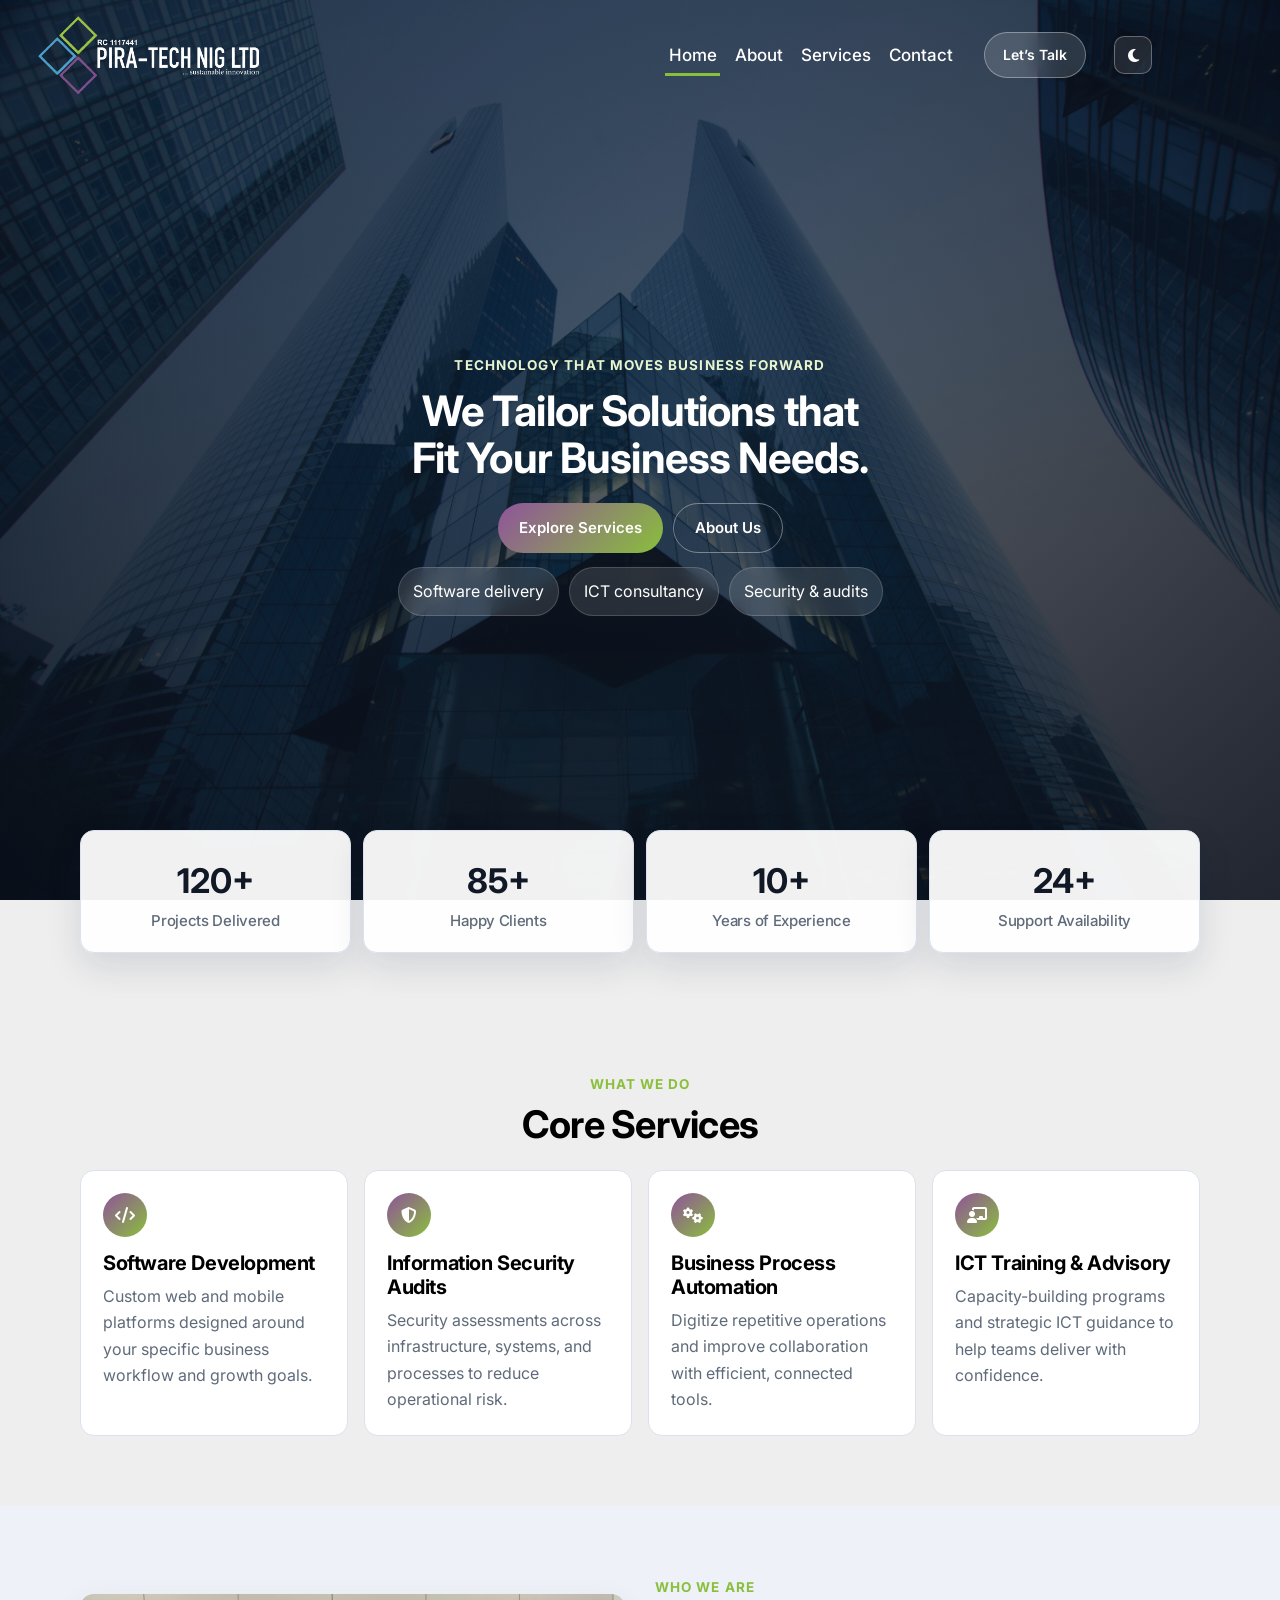
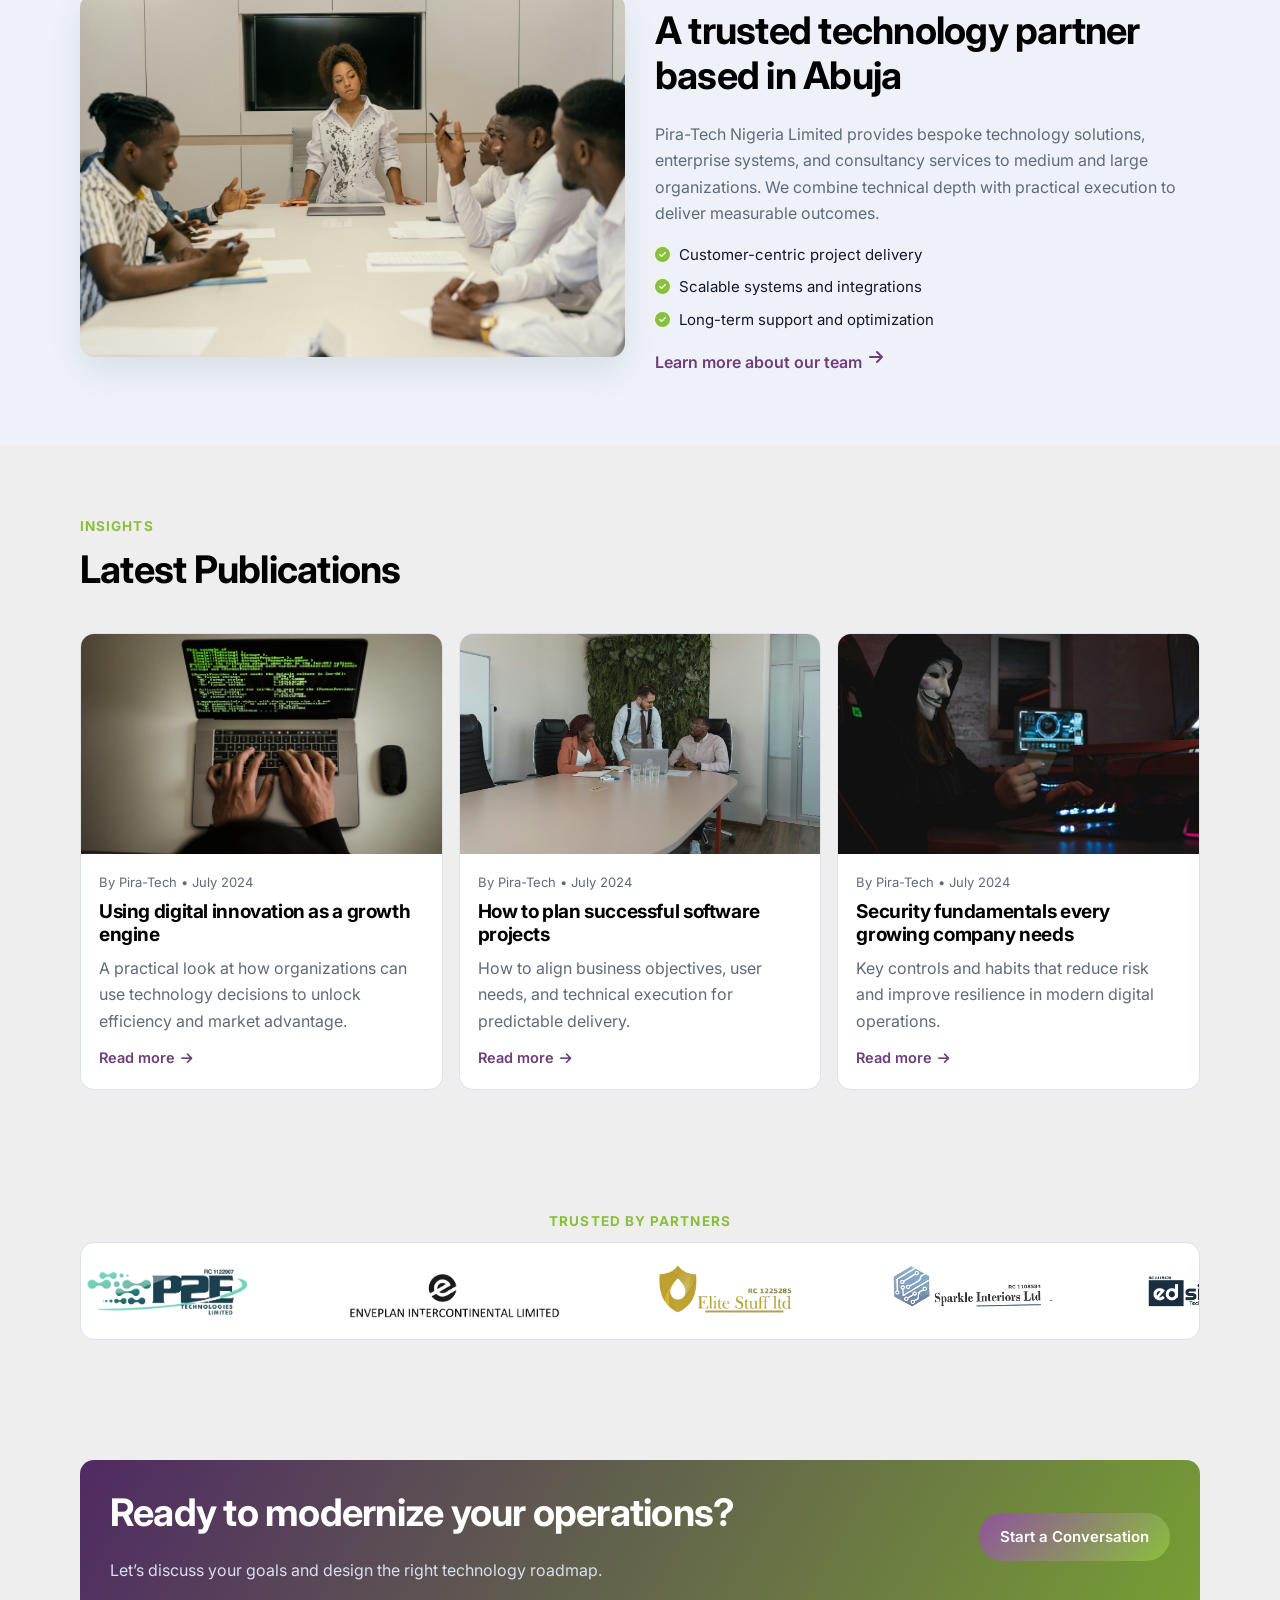
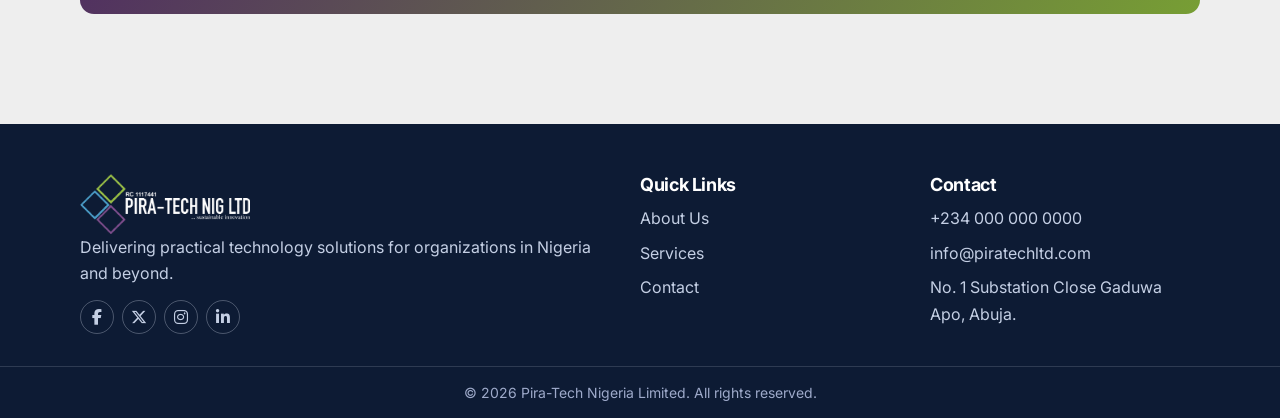
==== index.html @ 1f3d0bd0 "first commit" ====
<!DOCTYPE html>
<html lang="en">
<head>
    <meta charset="UTF-8">
    <meta name="viewport" content="width=device-width, initial-scale=1.0">
    <title>Pira-Tech Nigeria Limited | Digital Solutions for Growth</title>
    <meta name="description" content="Pira-Tech Nigeria Limited provides software development, ICT consultancy, security audits, and digital transformation services for growing organizations.">
    <link rel="stylesheet" href="assets/css/styles.css">
    <script>document.documentElement.setAttribute('data-theme',localStorage.getItem('theme')||(window.matchMedia('(prefers-color-scheme:dark)').matches?'dark':'light'));</script>
    <link rel="icon" type="image/icon" href="assets/images/pira_logo-removebg-preview.png">
    <link rel="stylesheet" href="https://cdnjs.cloudflare.com/ajax/libs/font-awesome/6.6.0/css/all.min.css">
</head>
<body class="home-page">
    <header class="site-header" id="header">
        <div class="container nav-wrap">
            <a href="index.html" class="brand" aria-label="Pira-Tech home">
                <img src="assets/images/pira_logo-removebg-preview.png" alt="Pira-Tech logo" class="header-logo">
            </a>
            <button id="menu-btn" class="menu-btn" aria-label="Toggle navigation" aria-expanded="false">
                <i class="fa-solid fa-bars"></i>
            </button>
            <nav>
                <ul class="navlist">
                    <li><a href="index.html">Home</a></li>
                    <li><a href="about.html">About</a></li>
                    <li><a href="services.html">Services</a></li>
                    <li><a href="contact.html">Contact</a></li>
                </ul>
            </nav>
            <a href="contact.html" class="btn btn-sm desktop-cta">Let’s Talk</a>            <button id="theme-toggle" class="theme-toggle" aria-label="Switch to dark mode"><i class="fa-solid fa-moon"></i></button>        </div>
    </header>

    <main>
        <section class="hero hero-video">
            <video class="hero-video-bg" autoplay muted loop playsinline poster="assets/images/hero-lm.jpg" data-poster-light="assets/images/hero-lm.jpg" data-poster-dark="assets/images/hero-dm.jpg">
                <source src="assets/images/7507646-uhd_3840_2160_25fps.mp4" type="video/mp4">
            </video>
            <div class="hero-overlay"></div>
            <div class="container hero-video-content">
                <div class="hero-copy-block">
                    <p class="eyebrow eyebrow-light-home">Technology that moves business forward</p>
                    <div class="hero-topline">
                        <h1>We Tailor Solutions that Fit Your Business Needs.</h1>
                        <!-- <p class="lead lead-light">From software delivery to ICT consultancy and security support, Pira-Tech helps teams modernize with confidence.</p> -->
                    </div>
                    <div class="hero-actions">
                        <a href="services.html" class="btn">Explore Services</a>
                        <a href="about.html" class="btn btn-ghost-light">About Us</a>
                    </div>
                    <div class="hero-highlights">
                        <span>Software delivery</span>
                        <span>ICT consultancy</span>
                        <span>Security & audits</span>
                    </div>
                </div>
            </div>
        </section>

        <section class="stats">
            <div class="container stats-grid">
                <article class="stat-card">
                    <p class="counter" data-target="120">0</p>
                    <h3>Projects Delivered</h3>
                </article>
                <article class="stat-card">
                    <p class="counter" data-target="85">0</p>
                    <h3>Happy Clients</h3>
                </article>
                <article class="stat-card">
                    <p class="counter" data-target="10">0</p>
                    <h3>Years of Experience</h3>
                </article>
                <article class="stat-card">
                    <p class="counter" data-target="24">0</p>
                    <h3>Support Availability</h3>
                </article>
            </div>
        </section>

        <section class="section">
            <div class="container">
                <div class="home-services-title">
                    <p class="eyebrow">What we do</p>
                    <h2>Core Services</h2>
                </div>
                <div class="cards-grid">
                    <article class="feature-card">
                        <i class="fa-solid fa-code"></i>
                        <h3>Software Development</h3>
                        <p>Custom web and mobile platforms designed around your specific business workflow and growth goals.</p>
                    </article>
                    <article class="feature-card">
                        <i class="fa-solid fa-shield-halved"></i>
                        <h3>Information Security Audits</h3>
                        <p>Security assessments across infrastructure, systems, and processes to reduce operational risk.</p>
                    </article>
                    <article class="feature-card">
                        <i class="fa-solid fa-gears"></i>
                        <h3>Business Process Automation</h3>
                        <p>Digitize repetitive operations and improve collaboration with efficient, connected tools.</p>
                    </article>
                    <article class="feature-card">
                        <i class="fa-solid fa-chalkboard-user"></i>
                        <h3>ICT Training & Advisory</h3>
                        <p>Capacity-building programs and strategic ICT guidance to help teams deliver with confidence.</p>
                    </article>
                </div>
            </div>
        </section>

        <section class="section section-alt">
            <div class="container about-split">
                <div>
                    <img src="assets/images/who we are.jpg" alt="Technology planning session">
                </div>
                <div>
                    <p class="eyebrow">Who we are</p>
                    <h2>A trusted technology partner based in Abuja</h2>
                    <p>Pira-Tech Nigeria Limited provides bespoke technology solutions, enterprise systems, and consultancy services to medium and large organizations. We combine technical depth with practical execution to deliver measurable outcomes.</p>
                    <ul class="tick-list">
                        <li>Customer-centric project delivery</li>
                        <li>Scalable systems and integrations</li>
                        <li>Long-term support and optimization</li>
                    </ul>
                    <a href="about.html" class="text-link">Learn more about our team <i class="fa-solid fa-arrow-right"></i></a>
                </div>
            </div>
        </section>

        <section class="section">
            <div class="container">
                <div class="section-head">
                    <div>
                        <p class="eyebrow">Insights</p>
                        <h2>Latest Publications</h2>
                    </div>
                </div>
                <div class="blog-grid">
                    <article class="blog-card">
                        <img src="assets/images/innovation.jpg" alt="Publication cover">
                        <div class="blog-content">
                            <p class="meta">By Pira-Tech • July 2024</p>
                            <h3>Using digital innovation as a growth engine</h3>
                            <p>A practical look at how organizations can use technology decisions to unlock efficiency and market advantage.</p>
                            <a href="#" class="blog-read-more" aria-label="Read more about using digital innovation as a growth engine">Read more <i class="fa-solid fa-arrow-right"></i></a>
                        </div>
                    </article>
                    <article class="blog-card">
                        <img src="assets/images/planning.jpg" alt="Publication cover">
                        <div class="blog-content">
                            <p class="meta">By Pira-Tech • July 2024</p>
                            <h3>How to plan successful software projects</h3>
                            <p>How to align business objectives, user needs, and technical execution for predictable delivery.</p>
                            <a href="#" class="blog-read-more" aria-label="Read more about planning successful software projects">Read more <i class="fa-solid fa-arrow-right"></i></a>
                        </div>
                    </article>
                    <article class="blog-card">
                        <img src="assets/images/security.jpg" alt="Publication cover">
                        <div class="blog-content">
                            <p class="meta">By Pira-Tech • July 2024</p>
                            <h3>Security fundamentals every growing company needs</h3>
                            <p>Key controls and habits that reduce risk and improve resilience in modern digital operations.</p>
                            <a href="#" class="blog-read-more" aria-label="Read more about security fundamentals for growing companies">Read more <i class="fa-solid fa-arrow-right"></i></a>
                        </div>
                    </article>
                </div>
            </div>
        </section>

        <section class="partners section-alt">
            <div class="container">
                <p class="eyebrow center">Trusted by partners</p>
                <div class="marquee" aria-label="Partner logos">
                    <div class="marquee-content">
                        <img src="assets/images/p2e_logo-removebg-preview.png" alt="Partner logo">
                        <img src="assets/images/enveplan_logo-removebg-preview.png" alt="Partner logo">
                        <img src="assets/images/elite_stuff_logo-removebg-preview.png" alt="Partner logo">
                        <img src="assets/images/sparkle_logo-removebg-preview.png" alt="Partner logo">
                        <img src="assets/images/edsine_logo-removebg-preview.png" alt="Partner logo">
                        <img src="assets/images/p2e_logo-removebg-preview.png" alt="Partner logo">
                        <img src="assets/images/enveplan_logo-removebg-preview.png" alt="Partner logo">
                    </div>
                </div>
            </div>
        </section>

        <section class="cta section">
            <div class="container cta-box">
                <div>
                    <h2>Ready to modernize your operations?</h2>
                    <p>Let’s discuss your goals and design the right technology roadmap.</p>
                </div>
                <a href="contact.html" class="btn">Start a Conversation</a>
            </div>
        </section>
    </main>

    <footer class="site-footer">
        <div class="container footer-grid">
            <div>
                <a href="index.html" class="brand"><img src="assets/images/pira_logo-removebg-preview.png" alt="Pira-Tech logo" class="header-logo"></a>
                <p>Delivering practical technology solutions for organizations in Nigeria and beyond.</p>
                <div class="socials">
                    <a href="#" aria-label="Facebook"><i class="fa-brands fa-facebook-f"></i></a>
                    <a href="#" aria-label="X"><i class="fa-brands fa-x-twitter"></i></a>
                    <a href="#" aria-label="Instagram"><i class="fa-brands fa-instagram"></i></a>
                    <a href="#" aria-label="LinkedIn"><i class="fa-brands fa-linkedin-in"></i></a>
                </div>
            </div>
            <div>
                <h3>Quick Links</h3>
                <ul>
                    <li><a href="about.html">About Us</a></li>
                    <li><a href="services.html">Services</a></li>
                    <li><a href="contact.html">Contact</a></li>
                </ul>
            </div>
            <div>
                <h3>Contact</h3>
                <ul>
                    <li><a href="tel:+2340000000000">+234 000 000 0000</a></li>
                    <li><a href="mailto:info@piratechltd.com">info@piratechltd.com</a></li>
                    <li>No. 1 Substation Close Gaduwa Apo, Abuja.</li>
                </ul>
            </div>
        </div>
        <div class="copyright">
            <p>© 2026 Pira-Tech Nigeria Limited. All rights reserved.</p>
        </div>
    </footer>

    <script src="assets/js/script.js"></script>
</body>
</html>
---- assets/css/styles.css ----
@import url('https://fonts.googleapis.com/css2?family=Inter:wght@400;500;600;700;800&display=swap');

* {
    padding: 0;
    margin: 0;
    box-sizing: border-box;
    text-decoration: none;
    font-family: "Inter", sans-serif;
    list-style: none;
}


/* ==========================================
   2026 Responsive Stabilizer (Final Override)
   ========================================== */

html,
body {
    overflow-x: hidden;
}

img,
video {
    max-width: 100%;
    height: auto;
}

@media (max-width: 1024px) {
    .container {
        width: min(1120px, 92%);
    }

    .hero-grid,
    .about-split,
    .contact-grid,
    .footer-grid,
    .blog-grid,
    .services-blog-grid,
    .process-grid,
    .stats-grid,
    .mission-grid {
        grid-template-columns: repeat(2, minmax(0, 1fr)) !important;
    }

    .hero-grid,
    .about-split,
    .contact-grid,
    .footer-grid {
        grid-template-columns: 1fr !important;
    }

    .page-hero {
        padding-top: 12.5rem !important;
    }

    .home-page .hero-video {
        min-height: 88vh;
        padding: 14rem 0 8rem;
    }

    .home-page .stats {
        margin-top: -3rem;
    }
}

@media (max-width: 768px) {
    .container {
        width: min(1120px, 94%);
    }

    .menu-btn {
        display: inline-grid !important;
        place-items: center;
    }

    .desktop-cta {
        display: none !important;
    }

    .nav-wrap {
        flex-wrap: wrap;
        gap: 1.2rem;
        min-height: auto;
        padding: 1.2rem 0;
    }

    .nav-wrap nav {
        width: 100%;
        order: 3;
        margin-left: 0;
    }

    .navlist {
        width: 100%;
        margin-left: 0;
        flex-direction: column;
        align-items: flex-start;
        gap: 0.4rem;
        max-height: 0;
        overflow: hidden;
        transition: max-height 0.25s ease;
    }

    .navlist.open {
        max-height: 34rem;
        padding: 0.8rem 0 0.4rem;
    }

    .site-header .navlist {
        background: rgba(18, 25, 38, 0.88);
        border-radius: 1.4rem;
        padding-inline: 1.2rem;
    }

    .site-header .navlist a {
        color: #fff;
        font-size: 1.6rem;
    }

    .hero h1,
    .page-hero h1 {
        font-size: clamp(3rem, 8vw, 4.2rem);
    }

    .lead,
    .lead-light {
        font-size: 1.65rem !important;
    }

    .hero-actions {
        flex-direction: column;
        align-items: stretch;
    }

    .hero-actions .btn,
    .hero-actions .btn-ghost-light {
        width: 100%;
    }

    .home-page .hero-video {
        min-height: 82vh;
        padding: 13rem 0 7rem;
    }

    .home-page .hero-highlights {
        gap: 0.8rem;
    }

    .home-page .hero-highlights span {
        width: 100%;
        justify-content: center;
    }

    .page-hero {
        min-height: 80vh !important;
        padding: 11rem 0 6rem !important;
    }

    .cards-grid,
    .blog-grid,
    .services-blog-grid,
    .process-grid,
    .stats-grid,
    .mission-grid {
        grid-template-columns: 1fr !important;
    }

    .blog-card img,
    .service-blog-card img {
        height: 20rem;
        object-fit: cover;
    }

    .about-split img {
        max-height: 34rem;
    }

    .cta-box {
        flex-direction: column;
        align-items: flex-start;
        gap: 1.4rem;
    }

    .breadcrumb {
        flex-wrap: wrap;
        justify-content: center;
    }
}

@media (max-width: 540px) {
    .container {
        width: min(1120px, 95%);
    }

    .home-page .hero-video {
        min-height: 78vh;
        padding: 12rem 0 6rem;
    }

    .page-hero {
        min-height: 74vh !important;
    }

    .stat-card,
    .feature-card,
    .mission-panel,
    .contact-panel,
    .form-card,
    .blog-content {
        padding: 1.8rem;
    }

    .counter {
        font-size: 3rem;
    }

    .footer-grid {
        grid-template-columns: 1fr !important;
    }
}


/* =========================
   2026 Visual Refresh Layer
   ========================= */

:root {
    --bg: #f5f7fb;
    --surface: #ffffff;
    --surface-2: #eef2f8;
    --text: #121926;
    --muted: #5f6b7a;
    --line: #dbe2ee;
    --primary: #8abf3c;
    --primary-dark: #5f8f20;
    --accent: #8f539b;
    --accent-dark: #6f3d79;
    --radius: 14px;
    --shadow: 0 14px 35px rgba(15, 33, 62, 0.09);
}

/* Dark mode palette */
[data-theme="dark"] {
    --bg: #0f1117;
    --surface: #181d29;
    --surface-2: #1e2535;
    --text: #e8ecf4;
    --muted: #8a96aa;
    --line: #2a3248;
    --primary: #9fd44a;
    --primary-dark: #7ab832;
    --accent: #b06ec0;
    --accent-dark: #9050a4;
    --shadow: 0 14px 35px rgba(0, 0, 0, 0.35);
}

/* Dark mode component overrides */
[data-theme="dark"] .site-header.scrolled {
    background: rgba(6, 10, 18, 0.45);
    backdrop-filter: blur(14px);
    border-bottom-color: rgba(255, 255, 255, 0.08);
}

[data-theme="dark"] .site-header.scrolled .brand,
[data-theme="dark"] .site-header.scrolled .navlist a {
    color: #fff;
}

[data-theme="dark"] .site-header.scrolled .menu-btn {
    background: var(--surface);
    border-color: var(--line);
    color: var(--text);
}

[data-theme="dark"] .stat-card,
[data-theme="dark"] .feature-card,
[data-theme="dark"] .blog-card,
[data-theme="dark"] .service-blog-card,
[data-theme="dark"] .mission-panel,
[data-theme="dark"] .contact-panel,
[data-theme="dark"] .form-card {
    background: var(--surface);
    border-color: var(--line);
}

[data-theme="dark"] .home-page .stat-card {
    background: rgba(24, 29, 41, 0.95);
}

[data-theme="dark"] .cta-box {
    background: linear-gradient(135deg, #1a2a10 0%, #2a1a35 100%);
    border-color: var(--line);
}

[data-theme="dark"] .page-hero {
    filter: brightness(0.88);
}

/* ── Dark mode: comprehensive text & surface fixes ── */

/* Base body & headings */
[data-theme="dark"] body {
    color: var(--text);
    background: var(--bg);
}

[data-theme="dark"] h1,
[data-theme="dark"] h2,
[data-theme="dark"] h3,
[data-theme="dark"] h4 {
    color: var(--text);
}

[data-theme="dark"] p {
    color: var(--muted);
}

/* Eyebrow labels */
[data-theme="dark"] .eyebrow {
    color: var(--primary);
}

/* Sections */
[data-theme="dark"] .section-alt {
    background: var(--surface-2);
}

/* Cards - text inside */
[data-theme="dark"] .feature-card h3,
[data-theme="dark"] .mission-panel h3,
[data-theme="dark"] .blog-content h3,
[data-theme="dark"] .process-grid h3,
[data-theme="dark"] .contact-item h3,
[data-theme="dark"] .stat-card h3 {
    color: var(--text);
}

[data-theme="dark"] .feature-card p,
[data-theme="dark"] .mission-panel p,
[data-theme="dark"] .blog-content p,
[data-theme="dark"] .process-grid p,
[data-theme="dark"] .contact-item p {
    color: var(--muted);
}

/* Meta / small labels */
[data-theme="dark"] .meta,
[data-theme="dark"] .blog-content .meta {
    color: var(--muted);
}

/* Tick list */
[data-theme="dark"] .tick-list li {
    color: var(--text);
}

/* About-split body text */
[data-theme="dark"] .about-split p {
    color: var(--muted);
}

/* Counter numbers */
[data-theme="dark"] .counter {
    color: var(--text);
}

/* Process grid articles */
[data-theme="dark"] .process-grid article {
    background: var(--surface);
    border-color: var(--line);
}

/* Marquee / partners */
[data-theme="dark"] .marquee {
    background: var(--surface);
    border-color: var(--line);
}

[data-theme="dark"] .marquee-content img {
    filter: grayscale(0%) brightness(1.15);
}

/* Form inputs */
[data-theme="dark"] .form-group input,
[data-theme="dark"] .form-group textarea,
[data-theme="dark"] .form-group select {
    background: var(--surface-2);
    border-color: var(--line);
    color: var(--text);
}

[data-theme="dark"] .form-group input::placeholder,
[data-theme="dark"] .form-group textarea::placeholder {
    color: var(--muted);
}

[data-theme="dark"] .form-group label {
    color: var(--text);
}

/* Btn ghost */
[data-theme="dark"] .btn-ghost {
    border-color: var(--line);
    color: var(--text);
}

/* Text link */
[data-theme="dark"] .text-link {
    color: var(--accent);
}

/* Blog read-more */
[data-theme="dark"] .blog-read-more {
    color: var(--accent);
}

/* Mission kicker */
[data-theme="dark"] .mission-kicker {
    color: var(--accent);
}

/* Service blog card meta */
[data-theme="dark"] .service-blog-card .meta {
    color: var(--primary);
}

/* Footer stays dark always — no change needed */

/* CTA box */
[data-theme="dark"] .cta-box h2,
[data-theme="dark"] .cta-box p {
    color: #ffffff;
}

/* Section headings that appear on coloured/image backgrounds stay white */
[data-theme="dark"] .hero h1,
[data-theme="dark"] .page-hero h1,
[data-theme="dark"] .cta-box h2 {
    color: #ffffff;
}

/* Legacy header override — dark mode */
[data-theme="dark"] .site-header {
    background: transparent;
}

[data-theme="dark"] .site-header.scrolled {
    background: rgba(6, 10, 18, 0.45);
    backdrop-filter: blur(14px);
    border-bottom-color: rgba(255, 255, 255, 0.08);
}



[data-theme="dark"] .site-header.scrolled .brand,
[data-theme="dark"] .site-header.scrolled .navlist a,
[data-theme="dark"] .site-header.scrolled .navlist a:visited {
    color: var(--text);
}

/* Mobile navlist on dark mode */
[data-theme="dark"] .site-header .navlist a {
    color: #e8ecf4;
}

/* Theme toggle button */
.theme-toggle {
    display: inline-grid;
    place-items: center;
    width: 3.8rem;
    height: 3.8rem;
    border-radius: 10px;
    border: 1px solid rgba(255, 255, 255, 0.3);
    background: rgba(255, 255, 255, 0.1);
    color: #fff;
    cursor: pointer;
    font-size: 1.5rem;
    transition: background 0.2s, border-color 0.2s;
    flex-shrink: 0;
}

.theme-toggle:hover {
    background: rgba(255, 255, 255, 0.2);
}

.site-header.scrolled .theme-toggle {
    border-color: var(--line);
    background: var(--surface);
    color: var(--text);
}

[data-theme="dark"] .site-header.scrolled .theme-toggle {
    background: var(--surface-2);
    border-color: var(--line);
    color: var(--text);
}

* {
    box-sizing: border-box;
}

body {
    font-family: 'Inter', sans-serif;
    font-size: 1.6rem;
    color: var(--text);
    background: var(--bg);
    line-height: 1.65;
}

a {
    text-decoration: none;
    color: inherit;
}

img {
    max-width: 100%;
    display: block;
}

ul {
    list-style: none;
}

.container {
    width: min(1120px, 90%);
    margin-inline: auto;
}

.section {
    padding: 7rem 0;
}

.section-alt {
    background: var(--surface-2);
}

h1,
h2,
h3 {
    line-height: 1.2;
    letter-spacing: -0.02em;
}

h1 {
    font-size: clamp(3.2rem, 5vw, 5.2rem);
    margin-bottom: 1.5rem;
}

h2 {
    font-size: clamp(2.6rem, 4vw, 3.8rem);
    margin-bottom: 2.2rem;
}

h3 {
    font-size: 2rem;
}

p {
    color: var(--muted);
}

.eyebrow {
    color: var(--primary);
    font-size: 1.35rem;
    text-transform: uppercase;
    letter-spacing: 0.08em;
    font-weight: 700;
    margin-bottom: 1rem;
}

.eyebrow.light {
    color: #efe3f4;
}

.eyebrow.center {
    text-align: center;
}

.lead {
    max-width: 62ch;
    font-size: 1.8rem;
    margin-bottom: 2.2rem;
}

.btn {
    border: 0;
    background: linear-gradient(135deg, var(--accent), var(--primary));
    color: #fff;
    display: inline-flex;
    align-items: center;
    justify-content: center;
    gap: 0.7rem;
    padding: 1.2rem 2.1rem;
    border-radius: 999px;
    font-weight: 600;
    font-size: 1.5rem;
    transition: transform 0.2s ease, box-shadow 0.2s ease;
    cursor: pointer;
}

.btn:hover {
    transform: translateY(-2px);
    box-shadow: 0 10px 22px rgba(111, 61, 121, 0.28);
}

.btn-sm {
    padding: 1rem 1.8rem;
    font-size: 1.4rem;
}

.btn-ghost {
    background: transparent;
    border: 1px solid var(--line);
    color: var(--text);
}

.text-link {
    margin-top: 1.6rem;
    display: inline-flex;
    gap: 0.7rem;
    color: var(--accent-dark);
    font-weight: 600;
}

.site-header {
    position: sticky;
    top: 0;
    z-index: 1000;
    background: transparent;
    backdrop-filter: none;
    border-bottom: 1px solid transparent;
    transition: background 0.3s ease, border-color 0.3s ease, box-shadow 0.3s ease, backdrop-filter 0.3s ease;
}

.site-header.scrolled {
    background: rgba(10, 16, 28, 0.45);
    backdrop-filter: blur(14px);
    border-color: rgba(255, 255, 255, 0.08);
    box-shadow: 0 4px 20px rgba(0, 0, 0, 0.15);
}

.nav-wrap {
    min-height: 6.6rem;
    display: flex;
    align-items: center;
    gap: 2.8rem;
}

.nav-wrap nav {
    margin-left: auto;
}

.header-logo {
    width: auto;
    height: 5.2rem;
}

.site-header .brand {
    display: inline-flex;
    align-items: center;
    overflow: visible;
}

.site-header .header-logo {
    transform: scale(1.3);
    transform-origin: left center;
}

.navlist {
    display: flex;
    align-items: center;
    gap: 1.1rem;
    margin-left: 0;
}

.navlist a {
    color: var(--text);
    font-size: 1.5rem;
    font-weight: 500;
    position: relative;
    padding: 0.55rem 0.35rem;
    margin: 0 !important;
}

.navlist a::after {
    content: '';
    position: absolute;
    left: 0;
    bottom: 0;
    width: 0;
    height: 2px;
    background: var(--primary);
    transition: width 0.25s ease;
}

.navlist a:hover::after,
.navlist a.active::after {
    width: 100%;
}

.menu-btn {
    display: none;
    margin-left: auto;
    border: 1px solid var(--line);
    background: var(--surface);
    width: 4rem;
    height: 4rem;
    border-radius: 10px;
    color: var(--text);
    cursor: pointer;
}

.hero {
    padding: 8rem 0 5rem;
}

.hero-grid {
    display: grid;
    grid-template-columns: 1.1fr 0.9fr;
    gap: 4rem;
    align-items: center;
}

.hero-media img {
    border-radius: var(--radius);
    box-shadow: var(--shadow);
    min-height: 34rem;
    object-fit: cover;
}

.hero-actions {
    display: flex;
    flex-wrap: wrap;
    gap: 1rem;
}

.page-hero {
    min-height: 100vh;
    color: #fff;
    background-size: cover;
    background-position: center center;
    display: grid;
    place-items: center;
    text-align: center;
    padding: 14rem 0 9rem;
}

.page-hero h1 {
    margin-bottom: 0;
}

.breadcrumb {
    margin-top: 1.8rem;
    display: inline-flex;
    align-items: center;
    gap: 0.9rem;
    padding: 1rem 1.6rem;
    border-radius: 999px;
    background: rgba(255, 255, 255, 0.12);
    border: 1px solid rgba(255, 255, 255, 0.2);
    backdrop-filter: blur(10px);
    color: rgba(255, 255, 255, 0.92);
    font-size: 1.4rem;
    font-weight: 600;
}

.breadcrumb a {
    color: #d9f0b0;
}

.breadcrumb span[aria-current="page"] {
    color: #ffffff;
}

.cards-grid {
    display: grid;
    grid-template-columns: repeat(4, 1fr);
    gap: 1.6rem;
}

.feature-card {
    background: var(--surface);
    border: 1px solid var(--line);
    border-radius: var(--radius);
    padding: 2.2rem;
    transition: transform 0.2s ease, box-shadow 0.2s ease;
}

.feature-card:hover {
    transform: translateY(-4px);
    box-shadow: var(--shadow);
}

.feature-card i {
    width: 4.4rem;
    height: 4.4rem;
    border-radius: 50%;
    display: grid;
    place-items: center;
    margin-bottom: 1.4rem;
    color: #fff;
    background: linear-gradient(135deg, var(--accent), var(--primary));
}

.feature-card h3 {
    margin-bottom: 0.8rem;
}

.mission-wrap {
    display: grid;
    gap: 2.2rem;
}

.mission-intro {
    max-width: 72rem;
}

.mission-grid {
    display: grid;
    grid-template-columns: repeat(3, 1fr);
    gap: 1.6rem;
}

.mission-panel {
    background: var(--surface);
    border: 1px solid var(--line);
    border-radius: var(--radius);
    padding: 2.2rem;
    transition: transform 0.25s ease, box-shadow 0.25s ease;
}

.mission-panel:hover {
    transform: translateY(-5px);
    box-shadow: var(--shadow);
}

.mission-kicker {
    display: inline-flex;
    align-items: center;
    gap: 0.7rem;
    font-size: 1.3rem;
    text-transform: uppercase;
    letter-spacing: 0.08em;
    font-weight: 700;
    color: var(--accent-dark);
    margin-bottom: 1.1rem;
}

.mission-kicker i {
    width: 2.8rem;
    height: 2.8rem;
    border-radius: 50%;
    display: grid;
    place-items: center;
    color: #fff;
    background: linear-gradient(135deg, var(--accent), var(--primary));
    font-size: 1.3rem;
}

.mission-panel h3 {
    font-size: 2.1rem;
    margin-bottom: 0.9rem;
}

.stats {
    padding: 1rem 0 5rem;
}

.stats-grid {
    display: grid;
    grid-template-columns: repeat(4, 1fr);
    gap: 1.2rem;
}

.stat-card {
    background: var(--surface);
    border: 1px solid var(--line);
    border-radius: var(--radius);
    text-align: center;
    padding: 2.2rem 1.6rem;
}

.counter {
    font-size: 3.4rem;
    font-weight: 700;
    color: var(--text);
    margin-bottom: 0.3rem;
}

.stat-card h3 {
    font-size: 1.5rem;
    color: var(--muted);
    font-weight: 500;
}

.about-split {
    display: grid;
    grid-template-columns: repeat(2, 1fr);
    gap: 3rem;
    align-items: center;
}

.about-split.reverse {
    grid-template-columns: 0.95fr 1.05fr;
}

.about-split img {
    border-radius: var(--radius);
    box-shadow: var(--shadow);
    width: 100%;
    max-height: 42rem;
    object-fit: cover;
}

.tick-list {
    margin-top: 1.6rem;
    display: grid;
    gap: 0.8rem;
}

.tick-list li {
    color: var(--text);
    font-size: 1.5rem;
    display: flex;
    gap: 0.9rem;
    align-items: flex-start;
}

.tick-list li::before {
    content: '\f058';
    font-family: 'Font Awesome 6 Free';
    font-weight: 900;
    color: var(--primary);
}

.section-head {
    display: flex;
    justify-content: space-between;
    align-items: end;
    margin-bottom: 1.8rem;
}

.home-services-title {
    text-align: center;
    margin-bottom: 2.2rem;
}

.home-services-title .eyebrow {
    margin-bottom: 0.7rem;
}

.home-services-title h2 {
    margin-bottom: 0;
}

.blog-grid {
    display: grid;
    grid-template-columns: repeat(3, 1fr);
    gap: 1.6rem;
}

.blog-card {
    background: var(--surface);
    border-radius: var(--radius);
    border: 1px solid var(--line);
    overflow: hidden;
}

.blog-card img {
    width: 100%;
    height: 22rem;
    object-fit: cover;
}

.blog-content {
    padding: 1.8rem;
}

.blog-content .meta {
    font-size: 1.3rem;
    margin-bottom: 0.8rem;
}

.blog-content h3 {
    margin-bottom: 0.8rem;
    font-size: 1.9rem;
}

.blog-read-more {
    margin-top: 1.2rem;
    display: inline-flex;
    align-items: center;
    gap: 0.6rem;
    color: var(--accent-dark);
    font-weight: 600;
    font-size: 1.45rem;
}

.blog-read-more i {
    font-size: 1.3rem;
    transition: transform 0.2s ease;
}

.blog-read-more:hover i {
    transform: translateX(3px);
}

.services-blog-grid {
    margin-top: 0.8rem;
}

.service-blog-card {
    display: flex;
    flex-direction: column;
    height: 100%;
    transition: transform 0.25s ease, box-shadow 0.25s ease;
}

.service-blog-card img {
    transition: transform 0.35s ease;
}

.service-blog-card .blog-content {
    flex: 1;
}

.service-blog-card .meta {
    text-transform: uppercase;
    letter-spacing: 0.06em;
    color: var(--primary-dark);
    font-weight: 600;
}

.service-blog-card:hover {
    transform: translateY(-6px);
    box-shadow: 0 16px 30px rgba(16, 25, 42, 0.16);
}

.service-blog-card:hover img {
    transform: scale(1.03);
}

.marquee {
    overflow: hidden;
    border: 1px solid var(--line);
    border-radius: var(--radius);
    background: var(--surface);
    padding: 1.8rem 0;
}

.marquee-content {
    display: flex;
    align-items: center;
    gap: 4rem;
    width: max-content;
    animation: marquee 26s linear infinite;
}

.marquee-content img {
    height: 6rem;
    width: auto;
    object-fit: contain;
    filter: grayscale(20%);
}

@keyframes marquee {
    0% {
        transform: translateX(0);
    }
    100% {
        transform: translateX(-50%);
    }
}

.process-grid {
    display: grid;
    grid-template-columns: repeat(4, 1fr);
    gap: 1.2rem;
}

.process-grid article {
    background: var(--surface);
    border: 1px solid var(--line);
    border-radius: var(--radius);
    padding: 2rem;
}

.process-grid span {
    width: 3.6rem;
    height: 3.6rem;
    border-radius: 50%;
    display: grid;
    place-items: center;
    color: #fff;
    font-weight: 600;
    margin-bottom: 1rem;
    background: linear-gradient(135deg, var(--accent), var(--primary));
}

.process-grid h3 {
    margin-bottom: 0.7rem;
}

.cta-box {
    border-radius: var(--radius);
    background: linear-gradient(120deg, #4f2a63, #779e34);
    color: #fff;
    padding: 3rem;
    display: flex;
    align-items: center;
    justify-content: space-between;
    gap: 2rem;
}

.cta-box p {
    color: #d8e0f0;
}

.contact-grid {
    display: grid;
    grid-template-columns: 1fr 1fr;
    gap: 2rem;
}

.contact-panel,
.form-card {
    background: var(--surface);
    border: 1px solid var(--line);
    border-radius: var(--radius);
    padding: 2.4rem;
}

.contact-item {
    margin-top: 1.6rem;
    display: flex;
    gap: 1.1rem;
    align-items: flex-start;
}

.contact-item i {
    width: 3.8rem;
    height: 3.8rem;
    border-radius: 50%;
    display: grid;
    place-items: center;
    color: #fff;
    background: linear-gradient(135deg, var(--accent), var(--primary));
    flex-shrink: 0;
}

.contact-item h3 {
    font-size: 1.7rem;
    margin-bottom: 0.3rem;
}

.contact-form {
    display: grid;
    gap: 1.2rem;
}

.form-group {
    display: grid;
    gap: 0.5rem;
}

.form-group label {
    color: var(--text);
    font-weight: 600;
    font-size: 1.4rem;
}

.form-group input,
.form-group textarea,
.form-group select {
    border: 1px solid var(--line);
    border-radius: 10px;
    background: var(--surface);
    padding: 1.1rem 1.2rem;
    font-size: 1.5rem;
    color: var(--text);
    font-family: inherit;
}

.form-group input:focus,
.form-group textarea:focus,
.form-group select:focus {
    outline: 2px solid rgba(37, 89, 255, 0.22);
    border-color: var(--primary);
}

.form-note {
    font-size: 1.3rem;
}

.form-note.is-success {
    color: #138a64;
}

.form-note.is-error {
    color: #c2394b;
}

.site-footer {
    margin-top: 4rem;
    background: #0d1b34;
    color: #eaf1ff;
}

.footer-grid {
    display: grid;
    grid-template-columns: 2fr 1fr 1fr;
    gap: 2rem;
    padding: 5rem 0 3.2rem;
}

.site-footer p,
.site-footer li,
.site-footer a {
    color: #c4cfe4;
}

.site-footer h3 {
    color: #fff;
    margin-bottom: 1rem;
    font-size: 1.8rem;
}

.footer-grid ul {
    display: grid;
    gap: 0.8rem;
}

.socials {
    margin-top: 1.3rem;
    display: flex;
    gap: 0.8rem;
}

.socials a {
    width: 3.4rem;
    height: 3.4rem;
    border-radius: 50%;
    display: grid;
    place-items: center;
    border: 1px solid rgba(234, 241, 255, 0.28);
}

.copyright {
    border-top: 1px solid rgba(234, 241, 255, 0.15);
    text-align: center;
    padding: 1.4rem 0;
}

.copyright p {
    color: #9eaaca;
    font-size: 1.4rem;
}

@media (max-width: 1024px) {
    .cards-grid {
        grid-template-columns: repeat(2, 1fr);
    }

    .stats-grid,
    .process-grid {
        grid-template-columns: repeat(2, 1fr);
    }

    .hero-grid,
    .about-split,
    .contact-grid,
    .footer-grid,
    .blog-grid {
        grid-template-columns: 1fr;
    }

    .footer-grid {
        padding-top: 4rem;
    }

    .desktop-cta {
        display: none;
    }

    .page-hero {
        min-height: 92vh;
        padding: 12.5rem 0 7.5rem;
    }

    .mission-grid {
        grid-template-columns: repeat(2, 1fr);
    }

    .services-blog-grid {
        grid-template-columns: repeat(2, 1fr);
    }
}

@media (max-width: 760px) {
    .menu-btn {
        display: inline-grid;
        place-items: center;
    }

    .nav-wrap {
        flex-wrap: wrap;
        padding: 1.2rem 0;
        min-height: auto;
    }

    nav {
        margin-left: 0;
        width: 100%;
        order: 3;
    }

    .navlist {
        margin-left: 0;
        width: 100%;
        flex-direction: column;
        align-items: flex-start;
        max-height: 0;
        overflow: hidden;
        transition: max-height 0.25s ease;
    }

    .navlist.open {
        max-height: 28rem;
        padding: 1rem 0 0.4rem;
    }

    .hero {
        padding-top: 5.5rem;
    }

    .page-hero {
        min-height: 86vh;
        padding: 11.5rem 0 6.5rem;
    }

    .mission-grid {
        grid-template-columns: 1fr;
    }

    .services-blog-grid {
        grid-template-columns: 1fr;
    }

    .section,
    .partners {
        padding: 5rem 0;
    }

    .stats {
        padding-bottom: 4rem;
    }

    .cards-grid,
    .stats-grid,
    .process-grid {
        grid-template-columns: 1fr;
    }

    .marquee-content img {
        height: 4.6rem;
    }

    .cta-box {
        flex-direction: column;
        align-items: flex-start;
    }
}

/* Global transparent header */
.site-header {
    position: fixed;
    width: 100%;
    background: transparent;
    backdrop-filter: none;
    border-bottom-color: transparent;
    box-shadow: none;
}

.site-header .container.nav-wrap {
    width: 100%;
    max-width: none;
    padding-inline: 0.2rem;
}

@media (min-width: 769px) {
    .site-header .container.nav-wrap {
        margin-inline: 0 !important;
        padding-inline: 0 !important;
    }

    .site-header .brand {
        margin-left: -9rem;
    }
}



.site-header .brand,
.site-header .navlist a {
    color: #ffffff;
}

.site-header .navlist a::after {
    background: var(--primary);
}

.site-header .desktop-cta {
    background: rgba(255, 255, 255, 0.14);
    border: 1px solid rgba(255, 255, 255, 0.34);
    color: #fff;
    backdrop-filter: blur(10px);
}

.site-header .desktop-cta:hover {
    box-shadow: 0 12px 26px rgba(15, 20, 35, 0.25);
}

.site-header .menu-btn {
    color: #fff;
    border-color: rgba(255, 255, 255, 0.34);
    background: rgba(255, 255, 255, 0.12);
}

.site-header.scrolled {
    background: rgba(10, 16, 28, 0.45);
    backdrop-filter: blur(14px);
    border-bottom-color: rgba(255, 255, 255, 0.08);
    box-shadow: 0 4px 20px rgba(0, 0, 0, 0.15);
}

.site-header.scrolled .brand,
.site-header.scrolled .navlist a {
    color: #fff;
}

.site-header.scrolled .desktop-cta {
    background: var(--primary);
    border: 1px solid rgba(96, 143, 32, 0.38);
    color: #fff;
    backdrop-filter: none;
}

.site-header.scrolled .desktop-cta:hover {
    box-shadow: 0 12px 26px rgba(95, 143, 32, 0.26);
}

.site-header.scrolled .menu-btn {
    color: var(--text);
    border-color: rgba(15, 28, 52, 0.14);
    background: #fff;
}

.hero-video {
    position: relative;
    min-height: 100vh;
    padding: 18rem 0 11rem;
    overflow: hidden;
    display: flex;
    align-items: center;
    background-image: url('../images/hero-lm.jpg');
    background-size: cover;
    background-position: center;
    background-repeat: no-repeat;
}

[data-theme="dark"] .hero-video {
    background-image: url('../images/hero-dm.jpg');
}

.hero-video-bg {
    position: absolute;
    inset: 0;
    width: 100%;
    height: 100%;
    object-fit: cover;
}

.hero-overlay {
    position: absolute;
    inset: 0;
    background:
        radial-gradient(circle at 50% 42%, rgba(18, 25, 38, 0.42) 0%, rgba(14, 21, 34, 0.62) 60%, rgba(10, 16, 28, 0.76) 100%),
        linear-gradient(180deg, rgba(10, 14, 24, 0.28) 0%, rgba(10, 14, 24, 0.62) 100%);
}

.hero-video-content {
    position: relative;
    z-index: 2;
    display: flex;
    justify-content: center;
}

.hero-copy-block {
    width: 100%;
    max-width: 92rem;
    margin-inline: auto;
    text-align: center;
    display: flex;
    flex-direction: column;
    align-items: center;
}

.hero-topline {
    display: flex;
    flex-direction: column;
    align-items: center;
    gap: 1.4rem;
}

.home-page .hero h1 {
    color: #ffffff;
    font-size: clamp(2.8rem, 3.8vw, 4.2rem);
    line-height: 1.12;
    margin-bottom: 0;
    max-width: 24ch;
    text-wrap: balance;
}

.eyebrow-light-home {
    color: #e9f5cf;
}

.lead-light {
    color: rgba(255, 255, 255, 0.86);
    font-size: 1.7rem;
    max-width: 58rem;
    margin: 0;
}

.hero-copy-block .hero-actions {
    margin-top: 2.2rem;
    justify-content: center;
}

.btn-ghost-light {
    background: transparent;
    color: #fff;
    border: 1px solid rgba(255, 255, 255, 0.38);
}

.btn-ghost-light:hover {
    background: rgba(255, 255, 255, 0.12);
}

.hero-highlights {
    display: flex;
    flex-wrap: wrap;
    justify-content: center;
    gap: 1rem;
    margin-top: 1.4rem;
}

.hero-highlights span {
    display: inline-flex;
    align-items: center;
    padding: 1rem 1.4rem;
    border-radius: 999px;
    color: #fff;
    background: rgba(255, 255, 255, 0.12);
    border: 1px solid rgba(255, 255, 255, 0.16);
    backdrop-filter: blur(8px);
}

.home-page .stats {
    position: relative;
    z-index: 3;
    margin-top: -7rem;
    padding-top: 0;
}

.home-page .stat-card {
    background: rgba(255, 255, 255, 0.94);
    box-shadow: 0 14px 35px rgba(15, 33, 62, 0.12);
}

@media (max-width: 760px) {
    .site-header .navlist {
        background: rgba(18, 25, 38, 0.86);
        border-radius: 1.6rem;
        padding-inline: 1.2rem;
    }

    .site-header .navlist a {
        color: #fff;
    }

    .hero-video {
        min-height: 78rem;
        padding: 15rem 0 9rem;
    }

    .hero-topline {
        gap: 1.2rem;
    }

    .lead-light {
        font-size: 1.55rem;
        max-width: 52rem;
    }

    .home-page .stats {
        margin-top: -4rem;
    }
}
:root {
    --bg-color: #eee;
    --second-color: #000;
    /* --text-color: #000; */
    --light-color: #808080;
    --big-font: 5rem;
    --h2-font: 4rem;
    --p-font: 1.5rem;
    --box-shadow: 0 .5rem 1.5rem rgba(0, 0, .1);
    --border-line: #fff;
    --border: 1px solid black;

}

html {
    font-size: 62.5%;
    /* Base font size is 10px */
    overflow-x: hidden;
    scroll-behavior: smooth;
    scroll-padding-top: 7rem;
    max-width: 100%;
}

body {
    background: var(--bg-color);
    color: var(--second-color);
    font-size: 1.6rem;
    overflow-x: hidden;
    max-width: 100%;
    /* 16px base font size */
}

header {
    position: fixed;
    width: 100%;
    top: 0;
    right: 0;
    z-index: 1000;
    display: flex;
    align-items: center;
    justify-content: space-between;
    padding: 22px 10%;
    border-bottom: 1px solid transparent;
    transition: all .45s ease;
}

header.sticky {
    background: var(--bg-color);
    border-bottom: 1px solid var(--border-line);
    padding: 12px 15px;
}

/* .logo {
    /* color: var(--second-color);
    font-size: 2.5rem;
    font-weight: bolder; 
} */

.header-logo {
    height: 60px; /* Adjust this value to control the logo's height */
    width: auto;  /* Maintain aspect ratio */
    max-width: 100%; /* Ensures the image doesn't exceed the container width */
}


.navlist {
    display: flex;
}

.navlist a {
    color: var(--second-color);
    font-size: 1.7rem;
    /* Adjust font size for navigation links */
    font-weight: 500;
    margin: 0 25px;
    transition: all .45s ease;
    position: relative;
}

.navlist .ul {
    text-align: right;
    flex: 1;
}

.navlist a::after {
    content: '';
    width: 0;
    height: 3px;
    background: var(--second-color);
    position: absolute;
    left: 0;
    bottom: -6px;
    transition: 0.5s;
}

.navlist a:hover::after {
    width: 100%;
}

li a.active::after {
    width: 100%;
}

#menu-btn {
    font-size: 35px;
    color: var(--second-color);
    z-index: 10001;
    cursor: pointer;
    margin-left: 50px;
    display: none;
}

.slideshow {
    position: relative;
    width: 100%;
    height: 80vh; /* Adjust height as needed */
    overflow: hidden;
}

.slides {
    display: flex;
    width: 400%; /* Four slides */
    height: 100%;
    transition: transform 0.5s ease-in-out;
}

.slide {
    width: 25%;
    position: relative;
}

.slide img {
    width: 100%;
    height: 100%;
    object-fit: cover;
}
/* Add these styles for the button container */
.overlay {
    position: absolute;
    top: 0;
    left: 0;
    width: 100%;
    height: 100%;
   /* background: rgba(0, 0, 0, 0.1);  Dark transparent overlay */
    background: rgba(255, 255, 255, 0.3);
    display: flex;
    flex-direction: column; /* Stack items vertically */
    align-items: flex-start;
    justify-content: center; /* Center items vertically */
    padding: 20px;
    box-sizing: border-box;
}

.text {
    color: var(--second-color);
    margin-bottom: 20px; /* Space between text and button */
}

.text h2 {
    font-size: var(--h2-font); /* Adjust as needed */
    font-weight: bold;
    margin-bottom: 10px;
    margin-top: 50px;
    padding-right: 40%;
    text-transform: capitalize;
}

.text p {
    font-size: 1.5rem; /* Adjust as needed */
}

.buttons {
    display: flex;
    flex-direction: column; /* Stack buttons vertically */
    align-items: flex-start;
}

.buttons .btn {
    margin-right: 0; /* Remove right margin for vertical stacking */
    margin-bottom: 15px; /* Space between buttons if more than one */
    transition: all .45s ease;
    border: .2rem solid var(--second-color);
    padding: .8rem 3rem;
    font-size: 1.7rem;
    border-radius: .5rem;
    color: var(--second-color);
    cursor: pointer;
    background: none;
}

.buttons .btn:hover {
    background: var(--second-color);
    color: var(--bg-color);
}

.cards {
    display: flex;
    justify-content: space-around;
    align-items: stretch;
    margin: 0 auto;
    margin-top: -65px;
    padding: 20px 10%;
    position: relative;
    z-index: 1; /* Ensure the cards are above other content */
}

.card {
    background: #fff;
    border: 1px solid var(--second-color);
    border-radius: .5rem;
    padding: 20px;
    text-align: center;
    width: 30%;
    box-shadow: var(--box-shadow);
    position: relative;
    z-index: 10;
    transform: translateY(20px); /* Adjust to create overlap effect */
    transition: transform .3s ease, box-shadow .3s ease;
    display: flex;
    flex-direction: column;
    justify-content: center;
}

.card i {
    font-size: 3rem;
    color: #A4CF41;
    margin-bottom: 10px;
}

.card p {
    font-size: 1.2rem;
    color: var(--second-color);
}

.card:hover {
    transform: translateY(0); /* Remove the overlap effect on hover */
    box-shadow: 0 1rem 2rem rgba(0, 0, 0, 0.2); /* Enhance shadow on hover */
    background: #8F539B;
}

.card:hover i,
.card:hover h2,
.card:hover p {
    color: white;
}

.about-details {
    display: flex;
    flex-wrap: wrap;
    align-items: center;
    padding: 40px 10%;
    background: #fff; /* Light background for contrast */
    margin-top: 15px;
}

.about-details-content {
    display: flex;
    flex-wrap: wrap;
    width: 100%;
    gap: 20px;
}

.text-column {
    flex: 1;
    max-width: 50%;
}

.text-column h2 {
    font-size: 3.5rem;
    margin-bottom: 20px;
}

.text-column p {
    font-size: 1.6rem;
    margin-bottom: 20px;
    line-height: 1.6;
}

.view-more {
    display: inline-block;
    font-size: 1.6rem;
    color: var(--second-color);
    border: 2px solid var(--second-color);
    padding: 10px 20px;
    border-radius: 5px;
    text-decoration: none;
    transition: background 0.3s, color 0.3s;
}

.view-more:hover {
    background: var(--second-color);
    color: #fff;
}

.photo-column {
    flex: 1;
    max-width: 50%;
    display: flex;
    justify-content: center;
}

.photo-column img {
    width: 100%;
    height: 55%;
    object-fit: contain;
}

.services {
    padding: 40px 10%;
    text-align: center;
    background: #f5f5f5; /* Light background for contrast */
}

.services-title {
    font-size: 3rem;
    font-weight: bold;
    margin-bottom: 40px;
}

.services-cards {
    display: flex;
    justify-content: space-between;
    flex-wrap: nowrap;
    gap: 10px;
    margin-bottom: 20px;
}

.card-list {
    background: #fff;
    padding: 20px;
    border-radius: 5px;
    box-shadow: 0 0 10px rgba(0, 0, 0, 0.1);
    width: 24%; /* Increased width for wider cards */
    text-align: center;
    transition: background 0.3s, color 0.3s;
}

.card-list i {
    color: #A4CF41;
    margin-bottom: 15px;
    transition: color 0.3s;
}

.card-list h3, .card-list p {
    transition: color 0.3s;
}

.card-list:hover {
    background: #8F539B;
    color: #fff;
}

.card-list:hover i {
    color: #fff;
}

.card-list:hover h3, .card-list:hover p, .card-list:hover .read-more {
    color: #fff;
}

.all-services {
    display: inline-block;
    font-size: 1.6rem;
    color: var(--second-color);
    border: 2px solid var(--second-color);
    padding: 10px 20px;
    border-radius: 5px;
    text-decoration: none;
    transition: background 0.3s, color 0.3s;
}

.all-services:hover {
    background: var(--second-color);
    color: #fff;
}

.read-more {
    display: inline-flex;
    align-items: center;
    font-size: 1.4rem;
    color: var(--second-color);
    text-decoration: none;
    margin-top: 10px;
    transition: color 0.3s, transform 0.3s;
}

.read-more i {
    margin-left: 7px;
    font-size: 1.4rem;
    transition: transform 0.3s;
    margin-top: 15px;
}

.read-more:hover {
    color: var(--light-color);
    transform: translateX(10px)
}

.blogs {
    margin: 20px 20px;

}

.blogs-title {
    font-size: 3rem;
    font-weight: bold;
    margin-bottom: 40px;
    text-align: center;
    margin-top: 40px;
}

.blogs .box-container {
    border: 0px solid;
    display: grid;
    grid-template-columns: repeat(auto-fit, minmax(26rem, 1fr));
    gap: 1.5rem;
}

.blogs .box-container .box {
    overflow: hidden;
    border-radius: .5rem;
    box-shadow: var(--box-shadow);
    background: #fff ;
}


.blogs .box-container .box img {
    height: 25rem;
    width: 100%;
    object-fit: cover;

}


.blogs .box-container .box .content {
    /* border: 1px solid; */
    padding: 2rem;
}

.blogs .box-container .box .content .icons {
    /* border: 1px solid blue; */
    display: flex;
    align-items: center;
    justify-content: space-between;
    padding-bottom: 1.5rem;
    margin-bottom: 1rem;
    border-bottom: var(--border);
}

.blogs .box-container .box .content .icons a {
    color: var(--light-color);
    font-size: 1.5rem;
}


.blogs .box-container .box .content .icons a:hover {
    color: var(--second-color);
}


.blogs .box-container .box .content .icons a i {
    color: var(--second-color);
    padding-right: .5rem;
}

.blogs .box-container .box .content h3 {
    line-height: 1.8;
    color: var(--second-color);
    font-size: 2.2rem;
    padding: .5rem 0;
}

.blogs .box-container .box .content p {
    line-height: 1.8;
    color: var(--light-color);
    font-size: 1.5rem;
    padding: .5rem 0;
}

.counters {
    display: flex;
    justify-content: space-around;
    margin: 50px 0;
    padding: 40px 0;
    background: #f9f9f9;
}

.counter-box {
    text-align: center;
}

.counter-box h3 {
    font-size: 2rem;
    font-weight: bold;
    margin-bottom: 10px;
}

.counter-box p {
    font-size: 3rem;
    font-weight: bold;
    color: var(--second-color);
    margin: 0;
}

.partners {
    padding: 50px 0;
    background-color: var(--bg-color) /* Adjust as needed */
}

.partners-title {
    font-size: 3rem;
    font-weight: bold;
    margin-bottom: 40px;
    text-align: center;
    margin-top: 40px;
}

.marquee {
    overflow: hidden;
    width: 100%;
    position: relative;
    /* border: 1px solid #f9f9f9; */
}

.marquee-content {
    display: flex;
    animation: marquee 50s linear infinite;
}

.marquee-content img {
    max-height: 80px; /* Adjust the height of the logos as needed */
    margin-right: 50px; /* Adjust the spacing between logos */
    object-fit: contain;
}

@keyframes marquee {
    0% {
        transform: translateX(100%);
    }
    100% {
        transform: translateX(-100%);
    }
}


footer {
    background: var(--bg-color);
}

footer .box-container {
    border: 0px solid;
    display: grid;
    grid-template-columns: repeat(auto-fit, minmax(26rem, 1fr));
    gap: 1.5rem;
    padding: 5rem;
    border-top: 1px solid var(--second-color);
}

footer .box-container .box h3 {
    font-size: 2.5rem;
    color: var(--second-color);
    padding: 1rem 0;
    text-transform: capitalize;
}

footer .box-container .box h3 i {
    color: var(--second-color);
}

footer .box-container .box .links {
    display: block;
    font-size: 1.5rem;
    color: var(--light-color);
    padding: 1rem 0;
    transition: transform 0.3 ease;
}

footer .box-container .box .links i {
    color: var(--second-color);
    padding-right: .5rem;
    transition: transform 0.3s ease;
}

footer .box-container .box .links:hover i:hover {
    /* padding-right: 2rem; */
    transform: translateX(2rem);
}

footer .box-container .box p {
    line-height: 1.8;
    font-size: 1.5rem;
    color: var(--light-color);
    padding: 1rem 0;
}

footer .box-container .box .share a {
    border: 0px solid;
    height: 4rem;
    width: 4rem;
    line-height: 4rem;
    border-radius: .5rem;
    color: var(--second-color);
    font-size: 2rem;
    margin-left: .1rem;
    background: var(--bg-color);
    text-align: center;
}

footer .box-container .box .share a:hover {
    background: var(--second-color);
    color: var(--bg-color);
}
.credit {
    text-align: center;
    margin: 2rem auto;
    padding: 1rem;
    padding-top: 2.5rem;
    font-size: 2rem;
    color: var(--second-color);
    border-top: 2px solid var(--second-color);
    max-width: 80%;
}


/* about us page */
/* Styling for the landing image section */
.landing-image {
    position: relative;
    width: 100%;
    height: 60vh; /* Adjust height as needed */
    background: url('../images/worker7.jpg') no-repeat center center/cover; /* Replace with your image path */
    display: flex;
    justify-content: center;
    align-items: center;
}

.landing-image .overlay {
    position: absolute;
    top: 0;
    left: 0;
    width: 100%;
    height: 100%;
    background: rgba(225, 225, 225, 0.3); /* Black overlay with 50% opacity */
    z-index: 1;
}

.landing-image h1 {
    position: relative;
    color: var(--second-color);
    font-size: var(--h2-font); /* Adjust font size as needed */
    z-index: 2;
}

/* About Main Section */

/* Main section styling */
.about-details {
    display: flex;
    flex-wrap: wrap;
    align-items: center;
    padding: 40px 10%;
    background: #fff; /* Light background for contrast */
    margin-top: 15px;
}

.text-column {
    flex: 1;
    max-width: 50%;
    padding-right: 20px; /* Space between text and image */
}

.text-column .about-label {
    display: block;
    font-size: 1.2rem;
    color: var(--second-color);
    margin-bottom: 10px;
}

.text-column .about-heading {
    font-size: 3.5rem;
    margin-bottom: 20px;
}

.text-column p {
    font-size: 1.6rem;
    margin-bottom: 20px;
    line-height: 1.6;
}

.text-column ul {
    list-style: none;
    padding: 0;
}

.text-column ul li {
    font-size: 1.6rem;
    margin-bottom: 10px;
    display: flex;
    align-items: center;
}

.text-column ul li::before {
    content: '\f00c'; /* Font Awesome check icon */
    font-family: 'Font Awesome 5 Free';
    font-weight: 900;
    color: var(--second-color);
    margin-right: 10px;
}

.photo-column {
    flex: 1;
    max-width: 50%;
    display: flex;
    justify-content: center;
}

.photo-column img {
    width: 100%;
    height: 550px;
    object-fit: cover;
}
.about-details-content {
    display: flex;
    flex-wrap: wrap;
    align-items: center;
    padding: 40px 10%;
    gap: 80px;
    /*background: #fff;  Light background for contrast */
    margin-top: 30px; /* Increased margin to add space above */
}

.mission-vision-section {
    padding: 60px 10%;
    background-color: #f9f9f9;
    text-align: center;
}

.section-heading {
    font-size: 3.5rem;
    font-weight: bold;
    margin-bottom: 40px;
}

.cards-container {
    display: flex;
    justify-content: space-between;
    gap: 20px;
    flex-wrap: wrap;
}

.vision-card {
    background: #fff;
    padding: 20px;
    border-radius: 10px;
    box-shadow: 0 0 15px rgba(0, 0, 0, 0.1);
    flex: 1;
    max-width: 30%;
    text-align: center;
}

.card-icon {
    font-size: 3rem;
    color: #A4CF41;
    margin-bottom: 15px;
}

.vision-card:hover {
    background: #8F539B;
    color: white;
    transition: all 0.3 ease;
}

.vision-card p {
    font-size: 1.6rem;
}

.vision-card:hover i,
.vision-card:hover h3,
.vision-card:hover p {
    color: white;
}

.core-values {
    padding: 50px 10%; /* Adjust padding as needed */
    background: #f9f9f9; /* Background color for the section */
}

.core-values-heading {
    text-align: center;
    font-size: 3.5rem;
    margin-bottom: 40px;
}

.core-values-content {
    display: flex;
    flex-wrap: wrap;
    justify-content: space-between;
    gap: 20px;
}

.core-value-card {
    background: #fff;
    padding: 30px;
    border-radius: 10px;
    box-shadow: 0 0 10px rgba(0, 0, 0, 0.1);
    flex: 1 1 48%; /* Ensures two cards per row */
    max-width: 48%; /* Ensures two cards per row */
    display: flex;
    align-items: flex-start;
    flex-direction: column;
    gap: 15px;
}

.core-value-card i {
    font-size: 2.5rem;
    color: #A4CF41;
}

.core-value-card p {
    font-size: 1.6rem;
    text-align: left;
}

/* Hover effect */
.core-value-card:hover {
    background: #8F539B;
    color: white;
}

.core-value-card:hover i,
.core-value-card:hover h3,
.core-value-card:hover p {
    color: white;
}

/* Service Page Styling */
/* Services Page Styles */
/* .services-intro {
    text-align: center;
    padding: 50px 20px;
    background-color: #f4f4f4; /* Light gray background *
}

.services-intro .intro-label {
    font-size: 1.2rem;
    color: #555; /* Light gray text color *
    margin-bottom: 5px;
    display: block;
}

.services-intro .services-heading {
    font-size: 3.0rem;
    font-weight: bold;
    color: #333; /* Darker text color *
    margin-bottom: 30px; 
}*/

/* Styling for services section */
.services-section {
    padding: 50px 10%;
    text-align: center;
}

.small-heading {
    font-size: 1.5rem;
    margin-bottom: 2px;
    color: #555;
}

.main-heading {
    font-size: 3.2rem;
    font-weight: bold;
    margin-bottom: 40px;
}

.services-grid {
    display: flex;
    flex-wrap: wrap;
    gap: 20px;
    justify-content: center;
}

.service-card {
    background-color: #f5f5f5;
    border-radius: 8px;
    box-shadow: 0 0 10px rgba(0, 0, 0, 0.5);
    padding: 20px;
    width: 30%;
    text-align: center;
    transition: all 0.3s ease;
}

.service-card i {
    font-size: 3.0rem;
    color: #A4CF41;
    margin-bottom: 15px;
}

.service-card p {
    font-size: 1.4rem;
    color: #333;
}

.service-card h2 {
    font-size: 2.0rem;
    color: var(--second-color);
    text-align: center;
}

.service-card:hover {
    background-color: #8F539B; /* Purple color on hover */
    color: #fff;
}

.service-card:hover i,
.service-card:hover h2,
.service-card:hover p {
    color: #fff;
}


/* contact us page styling */

.contact-info .info-header {
    margin-bottom: 30px;
}

.info-header .small-heading {
    font-size: 1.4rem;
    color: #555;
    text-transform: uppercase;
    margin-bottom: 5px;
    letter-spacing: 1px;
}

.info-header h2 {
    font-size: 3.4rem;
    color: #333;
    margin: 0;
    font-weight: 600;
}

.contact-details {
    display: flex;
    justify-content: space-between;
    padding: 40px 10%;
}

.contact-info {
    flex: 1;
    margin-right: 40px;
}

.info-item {
    display: flex;
    align-items: center;
    margin-bottom: 20px;
}

.info-item i {
    font-size: 2rem;
    color: #333;
    margin-right: 15px;
}

.info-content h3 {
    font-size: 1.8rem;
    margin: 0;
    color: #333;
}

.info-content p {
    font-size: 1.6rem;
    color: #777;
}


.contact-form {
    flex: 1;
    padding: 20px;
    background-color: transparent;
    box-shadow: 0 4px 8px rgba(0, 0, 0, 0.1);
    border-radius: 8px;
    resize: none;
}

.form-group {
    margin-bottom: 20px;
}

.form-group label {
    display: block;
    font-size: 1.6rem;
    margin-bottom: 5px;
    color: #333;
}

.form-group input,
.form-group textarea {
    width: 100%;
    padding: 10px;
    font-size: 1.6rem;
    border: 1px solid #ccc;
    border-radius: 4px;
    background: transparent;
    resize: none;
}







@media (max-width: 1024px) {
    .slideshow {
        height: 60vh; /* Adjusted height for better visibility on medium screens */
    }

    .slides {
        width: 400%; /* Show three slides at a time */
    }

    .slide {
        width: 33.33%; /* Each slide takes up one-third of the width, showing three slides at a time */
    }

    .overlay {
        padding: 10px; /* Adjusted padding for medium screens */
        font-size: 1.1rem; /* Slightly larger font size for readability */
    }

    .text h2 {
        font-size: 2rem; /* Adjusted font size for better readability on medium screens */
        margin-top: 40px; /* Adjusted top margin for medium screens */
        margin-bottom: 10px; /* Slightly adjusted bottom margin */
    }

    .text p {
        font-size: 1.2rem; /* Adjusted font size for paragraphs */
    }

    .cards {
        flex-direction: column;
        align-items: center;
        padding: 20px 5%;
    }
    
    .card {
        width: 100%; /* Reduce the width to complement the screen size */
        /* height: 100%; */
        margin-bottom: 20px; /* Add spacing between the cards */
        transform: translateY(0); /* Remove the overlap effect */
    }
    
    
    .card i {
    font-size: 3rem;
    color: #A4CF41;
    margin-bottom: 10px;
    }
    
    .card p {
    font-size: 1.2rem;
    color: var(--second-color);
    }
    
    .card:hover {
    transform: translateY(0); /* Remove the overlap effect on hover */
    box-shadow: 0 1rem 2rem rgba(0, 0, 0, 0.2); /* Enhance shadow on hover */
    background: #8F539B;
    }
    
    .card:hover i,
    .card:hover h2,
    .card:hover p {
    color: white;
    }

    .about-details-content {
        flex-direction: row;
        gap: 60px; /* Adjusted gap for medium screens */
    }

    .text-column, .photo-column {
        max-width: 50%; /* Each column takes up half the width */
    }

    .photo-column img {
        width: 100%;
        height: auto; /* Adjusted height for responsiveness */
        max-height: 500px; /* Optional: Limit max height for medium screens */
        object-fit: cover;
    }

    .services-cards {
        flex-wrap: wrap; /* Allow cards to wrap */
        gap: 30px; /* Adjusted gap for better spacing */
        justify-content: center; /* Center the cards */
    }

    .card-list {
        width: 45%; /* Full width for medium screens */
        max-width: 320px; /* Optional: to set a max width */
        margin: 0 auto; /* Center each card horizontally */
    }

    .blogs .box-container {
        grid-template-columns: repeat(2, 1fr); /* Two columns on medium screens */
        gap: 1.5rem; /* Adjust the gap for better spacing */
    }

    .blogs .box-container .box {
        width: 100%; /* Full width within the grid columns */
        margin: 0 auto; /* Center the box */
    }

    .blogs .box-container .box img {
        height: 25rem; /* Adjusted height for medium screens */
    }

    .blogs .box-container .box .content {
        padding: 2rem; /* Adjust padding for medium screens */
    }

    .blogs .box-container .box .content h3 {
        font-size: 2rem; /* Slightly smaller font size for titles */
    }

    .blogs .box-container .box .content p {
        font-size: 1.6rem; /* Adjusted font size for paragraphs */
    }

    .mission-vision-section {
        padding: 50px 7%; /* Adjusted padding for medium screens */
        background-color: #f9f9f9;
        text-align: center;
    }
    
    .section-heading {
        font-size: 3rem; /* Adjusted font size for medium screens */
        font-weight: bold;
        margin-bottom: 35px; /* Adjusted bottom margin */
    }
    
    .cards-container {
        display: flex;
        justify-content: space-between;
        gap: 20px; /* Adjusted gap for better spacing on medium screens */
        flex-wrap: wrap;
    }
    
    .vision-card {
        background: #fff;
        padding: 20px; /* Adjusted padding for medium screens */
        border-radius: 10px; /* Slightly larger border radius */
        box-shadow: 0 0 12px rgba(0, 0, 0, 0.1); /* Adjusted box shadow */
        flex: 1;
        max-width: 30%; /* Adjusted width to fit three cards per row */
        text-align: center;
        transition: all 0.3s ease; /* Added missing 's' for smooth transition */
    }
    
    .card-icon {
        font-size: 2.8rem; /* Adjusted icon size */
        color: #A4CF41;
        margin-bottom: 12px; /* Adjusted bottom margin */
    }
    
    .vision-card:hover {
        background: #8F539B;
        color: white;
        transition: all 0.3s ease; /* Fixed transition property */
    }
    
    .vision-card p {
        font-size: 1.6rem; /* Adjusted font size for paragraphs */
    }
    
    .vision-card:hover i,
    .vision-card:hover h3,
    .vision-card:hover p {
        color: white;
    }
    
    .about-details {
        display: flex;
        flex-wrap: wrap;
        align-items: center;
        padding: 40px 7%; /* Adjusted padding for medium screens */
        background: #fff; /* Light background for contrast */
        margin-top: 15px;
    }
    
    .text-column {
        flex: 1;
        max-width: 100%; /* Full width for smaller screens */
        padding-right: 0; /* Remove space between text and image */
        margin-bottom: 20px; /* Space between columns on smaller screens */
    }
    
    .text-column .about-label {
        display: block;
        font-size: 1.1rem; /* Adjusted font size for medium screens */
        color: var(--second-color);
        margin-bottom: 10px; /* Adjusted margin for medium screens */
    }
    
    .text-column .about-heading {
        font-size: 2.8rem; /* Adjusted font size for medium screens */
        margin-bottom: 20px; /* Adjusted bottom margin */
    }
    
    .text-column p {
        font-size: 1.5rem; /* Adjusted font size for paragraphs */
        margin-bottom: 20px; /* Adjusted bottom margin */
        line-height: 1.6; /* Adjusted line height for readability */
    }
    
    .text-column ul li {
        font-size: 1.5rem; /* Adjusted font size for list items */
        margin-bottom: 10px; /* Adjusted margin for list items */
    }
    
    .photo-column {
        flex: 1;
        max-width: 100%; /* Full width for smaller screens */
        display: flex;
        justify-content: center;
    }
    
    .photo-column img {
        width: 100%;
        height: auto; /* Adjust height for responsiveness */
        max-height: 450px; /* Optional: Limit max height for medium screens */
        object-fit: cover;
    }
    
    .about-details-content {
        display: flex;
        flex-wrap: wrap;
        align-items: center;
        padding: 40px 7%; /* Adjusted padding for medium screens */
        gap: 50px; /* Adjusted gap for better spacing on medium screens */
        margin-top: 20px; /* Adjusted margin for spacing */
    }

    .landing-image {
        height: 50vh; /* Adjusted height for better visibility on medium screens */
    }

    .landing-image h1 {
        font-size: var(--h2-font); /* Adjusted font size for medium screens */
        padding: 0 15px; /* Adjusted padding for medium screens */
    }

    .services-section {
        padding: 40px 7%; /* Adjusted padding for medium screens */
    }

    .small-heading {
        font-size: 1.3rem; /* Adjusted font size for medium screens */
        margin-bottom: 8px; /* Increased margin for better spacing */
        color: #555;
    }

    .main-heading {
        font-size: 2.8rem; /* Adjusted font size for medium screens */
        margin-bottom: 30px; /* Reduced margin for medium screens */
    }

    .services-grid {
        display: flex;
        flex-wrap: wrap;
        gap: 20px; /* Adjusted gap for better spacing on medium screens */
        justify-content: center;
    }

    .service-card {
        background-color: #f5f5f5;
        border-radius: 8px;
        box-shadow: 0 0 10px rgba(0, 0, 0, 0.3); /* Adjusted shadow for medium screens */
        padding: 15px; /* Adjusted padding for medium screens */
        width: 45%; /* Two cards per row on medium screens */
        text-align: center;
        transition: all 0.3s ease;
    }

    .service-card i {
        font-size: 2.8rem; /* Adjusted icon size for medium screens */
        color: #A4CF41;
        margin-bottom: 12px; /* Adjusted margin for medium screens */
    }

    .service-card p {
        font-size: 1.3rem; /* Adjusted font size for paragraphs */
        color: #333;
    }

    .service-card h2 {
        font-size: 1.9rem; /* Adjusted font size for headings */
        color: var(--second-color);
        text-align: center;
    }

    .service-card:hover {
        background-color: #8F539B; /* Purple color on hover */
        color: #fff;
    }

    .service-card:hover i,
    .service-card:hover h2,
    .service-card:hover p {
        color: #fff;
    }
}






@media (max-width: 768px) {
    #menu-btn {
        display: block;
        font-size: 35px;
        cursor: pointer;
        position: absolute;
        right: 20px;
        /* Adjust as needed for desired spacing from the right edge */
        top: 50%;
        transform: translateY(-50%);
        padding-top: 30px;
    }
    
    #menu-btn i {
        transition: transform 0.3s ease;
        /* Add a transition for smoother icon change */
    }
    
    #menu-btn.active i.fa-bars {
        transform: rotate(90deg);
        /* Example transformation for bars icon */
    }
    
    #menu-btn.active i.fa-times {
        transform: rotate(0);
        /* Example transformation for times icon */
    }
    
    .navlist {
        position: absolute;
        top: -1000px;
        right: 0;
        left: 0;
        flex-direction: column;
        background-color: var(--bg-color);
        text-align: left;
        transition: all .45s ease;
        padding: 30px;
    }
    
    .navlist.open {
        top: 100%;
    }
    
    .navlist {
        display: flex;
    }
    
    .navlist a {
        display: block;
        margin: 17px;
        font-size: 20px;
        transition: all .45s ease;
        color: var(--second-color);
    }
    
    .navlist a::after {
        content: '';
        width: 0;
        height: 3px;
        background: var(--second-color);
        position: absolute;
        left: 0;
        bottom: -6px;
        transition: 0.5s;
    }
    
    .navlist a:hover::after {
        width: 5%;
    }
    
    li a.active::after {
        width: 5%;
    }
    
    .navlist.open {
        top: 100%;
    }

    .slideshow {
        height: 50vh; /* Increase height for better visibility on larger screens */
    }

    .slides {
        width: 400%; /* Ensure two slides are shown at a time */
    }

    .slide {
        width: 50%; /* Each slide takes up half the width, showing two slides at a time */
    }

    .overlay {
        padding: 10px; /* Adjust padding for medium screens */
        font-size: 1rem; /* Slightly larger font size for readability */
    }

    .text h2 {
        font-size: 1.8rem; /* Adjusted font size for better readability on medium screens */
        margin-top: 30px; /* Reduced top margin for smaller screens */
        margin-bottom: 8px; /* Slightly reduced bottom margin */
    }

    .text p {
        font-size: 1rem; /* Adjusted font size for paragraphs */
    }

    .about-details-content {
        flex-direction: column;
    }

    .text-column, .photo-column {
        max-width: 100%;
    }

    .photo-column img {
        width: 100%;
        height: auto;
        object-fit: contain;
        max-height: 500px;
    }
    .services-cards {
        flex-wrap: wrap; /* Allow cards to wrap */
        gap: 20px; /* Increased gap for better spacing */
        justify-content: center; /* Center the cards */
    }

    .card-list {
        width: 48%; /* Full width for smaller screens */
        max-width: 300px; /* Optional: to set a max width */
        margin: 0 auto; /* Center each card horizontally */
    }

    .blogs .box-container {
        grid-template-columns: repeat(2, 1fr); /* Two columns on screens up to 768px */
        gap: 1rem; /* Adjust the gap for better spacing on smaller screens */
    }

    .blogs .box-container .box {
        width: 100%; /* Full width within the grid columns */
        margin: 0 auto; /* Center the box */
    }

    .blogs .box-container .box img {
        height: 20rem; /* Adjusted height for smaller screens */
    }

    .blogs .box-container .box .content {
        padding: 1.5rem; /* Adjust padding for smaller screens */
    }

    .blogs .box-container .box .content h3 {
        font-size: 1.8rem; /* Slightly smaller font size for titles */
    }

    .blogs .box-container .box .content p {
        font-size: 1.4rem; /* Slightly smaller font size for paragraphs */
    }

    .mission-vision-section {
        padding: 40px 5%; /* Adjusted padding for medium screens */
        background-color: #f9f9f9;
        text-align: center;
    }
    
    .section-heading {
        font-size: 2.5rem; /* Adjusted font size for medium screens */
        font-weight: bold;
        margin-bottom: 30px; /* Adjusted bottom margin */
    }
    
    .cards-container {
        display: flex;
        justify-content: space-between;
        gap: 15px; /* Reduced gap for better spacing on medium screens */
        flex-wrap: wrap;
    }
    
    .vision-card {
        background: #fff;
        padding: 15px; /* Adjusted padding for medium screens */
        border-radius: 8px; /* Slightly smaller border radius */
        box-shadow: 0 0 10px rgba(0, 0, 0, 0.1); /* Reduced box shadow */
        flex: 1;
        max-width: 45%; /* Increased width to fit two cards per row */
        text-align: center;
        transition: all 0.3s ease; /* Added missing 's' for smooth transition */
    }
    
    .card-icon {
        font-size: 2.5rem; /* Adjusted icon size */
        color: #A4CF41;
        margin-bottom: 10px; /* Adjusted bottom margin */
    }
    
    .vision-card:hover {
        background: #8F539B;
        color: white;
        transition: all 0.3s ease; /* Fixed transition property */
    }
    
    .vision-card p {
        font-size: 1.4rem; /* Adjusted font size for paragraphs */
    }
    
    .vision-card:hover i,
    .vision-card:hover h3,
    .vision-card:hover p {
        color: white;
    }
    
   .about-details {
        display: flex;
        flex-direction: column; /* Stack items vertically */
        padding: 20px 5%; /* Reduced padding for smaller screens */
        background: #fff; /* Light background for contrast */
        margin-top: 15px;
    }
    
    .photo-column {
        flex: 1;
        order: 1;
        max-width: 100%; /* Full width for smaller screens */
        display: flex;
        justify-content: center;
        margin-bottom: 20px; /* Space between image and text */
    }
    
    .photo-column img {
        width: 100%;
        height: auto; /* Adjust height for responsiveness */
        max-height: 400px; /* Limit max height for smaller screens */
        object-fit: cover;
        aspect-ratio: 16 / 9; /* Maintain landscape aspect ratio */
    }
    
    .text-column {
        flex: 1;
        order: 2;
        max-width: 100%; /* Full width for smaller screens */
        padding-right: 0; /* Remove padding for full-width view */
    }
    
    .text-column .about-label {
        display: block;
        font-size: 1rem; /* Adjusted font size for smaller screens */
        color: var(--second-color);
        margin-bottom: 8px; /* Adjusted margin for smaller screens */
    }
    
    .text-column .about-heading {
        font-size: 2.5rem; /* Adjusted font size for smaller screens */
        margin-bottom: 15px; /* Reduced bottom margin */
    }
    
    .text-column p {
        font-size: 1.4rem; /* Adjusted font size for paragraphs */
        margin-bottom: 15px; /* Reduced bottom margin */
        line-height: 1.5; /* Adjusted line height for readability */
    }
    
    .text-column ul li {
        font-size: 1.4rem; /* Adjusted font size for list items */
        margin-bottom: 8px; /* Reduced margin for list items */
    }
    
    .about-details-content {
        display: flex;
        flex-direction: column; /* Stack items vertically */
        padding: 20px 5%; /* Reduced padding for smaller screens */
        gap: 40px; /* Reduced gap for better spacing */
        margin-top: 20px; /* Adjusted margin for spacing */
    }

    .landing-image {
        height: 40vh; /* Further reduced height for smaller screens */
    }

    .landing-image h1 {
        font-size: var(--h2-font); /* Further adjusted font size for smaller screens */
        padding: 0 10px; /* Adjusted padding for smaller screens */
    }

    .services-section {
        padding: 30px 5%; /* Reduced padding for smaller screens */
    }

    .small-heading {
        font-size: 1.2rem; /* Adjusted font size for smaller screens */
        margin-bottom: 10px; /* Increased margin for better spacing */
        color: #555;
    }

    .main-heading {
        font-size: 2.5rem; /* Adjusted font size for smaller screens */
        margin-bottom: 20px; /* Reduced margin for smaller screens */
    }

    .services-grid {
        display: flex;
        flex-wrap: wrap;
        gap: 15px; /* Reduced gap for better spacing on smaller screens */
        justify-content: center;
    }

    .service-card {
        background-color: #f5f5f5;
        border-radius: 8px;
        box-shadow: 0 0 8px rgba(0, 0, 0, 0.3); /* Reduced shadow for smaller screens */
        padding: 15px; /* Reduced padding for smaller screens */
        width: 45%; /* Two cards per row on smaller screens */
        text-align: center;
        transition: all 0.3s ease;
    }

    .service-card i {
        font-size: 2.5rem; /* Adjusted icon size for smaller screens */
        color: #A4CF41;
        margin-bottom: 10px; /* Reduced margin for smaller screens */
    }

    .service-card p {
        font-size: 1.2rem; /* Adjusted font size for paragraphs */
        color: #333;
    }

    .service-card h2 {
        font-size: 1.8rem; /* Adjusted font size for headings */
        color: var(--second-color);
        text-align: center;
    }

    .service-card:hover {
        background-color: #8F539B; /* Purple color on hover */
        color: #fff;
    }

    .service-card:hover i,
    .service-card:hover h2,
    .service-card:hover p {
        color: #fff;
    }
}
    
    


/* Media query for screens with a max width of 480px */
@media (max-width: 540px) {
    .slideshow {
        height: 40vh; /* Further reduce height for very small screens */
    }

    .slides {
        width: 400%; /* Adjust width for two slides at a time */
    }

    .slide {
        width: 50%; /* Show two slides at a time */
    }

    .overlay {
        padding: 5px; /* Further reduce padding */
        font-size: 0.8rem; /* Adjust font size for very small screens */
    }

    .about-details-content {
        padding: 20px; /* Add some padding for spacing */
    }

    .text-column, .photo-column {
        max-width: 100%;
        margin-bottom: 20px; /* Add spacing between text and photo columns */
    }

    .photo-column img {
        width: 100%;
        height: auto; /* Use 'auto' to maintain aspect ratio */
        object-fit: cover; /* Change to 'cover' for better image fill */
        max-height: 500px; /* Optional: Limit max height for smaller screens */
    }

    .text-column {
        font-size: 1.4rem; /* Adjust text size for better readability */
        line-height: 1.6; /* Improve line spacing */
    }
    .services-cards {
        flex-wrap: wrap; /* Allow cards to wrap */
        gap: 15px; /* Adjust gap for smaller screens */
        justify-content: center; /* Center the cards */
    }

    .card-list {
        width: 100%; /* Full width for each card */
        margin: 0 auto; /* Center each card horizontally */
        max-width: 330px; /* Optional: Set a max width to maintain layout aesthetics */
    }

    .blogs .box-container {
        grid-template-columns: 1fr; /* Single column layout for smaller screens */
        gap: 1rem; /* Maintain the gap for spacing */
    }

    .blogs .box-container .box {
        width: 100%; /* Full width for each box */
        margin: 0 auto; /* Center the box */
    }

    .blogs .box-container .box img {
        height: 18rem; /* Further adjusted height for smaller screens */
    }

    .blogs .box-container .box .content {
        padding: 1rem; /* Reduced padding for a compact look */
    }

    .blogs .box-container .box .content h3 {
        font-size: 1.6rem; /* Smaller font size for titles */
    }

    .blogs .box-container .box .content p {
        font-size: 1.3rem; /* Smaller font size for paragraphs */
    }

    .counters {
        flex-direction: column; /* Stack the counter boxes vertically */
        align-items: center; /* Center align the boxes */
        gap: 20px; /* Add space between each counter box */
        padding: 20px 0; /* Reduce padding for a more compact layout */
    }

    .counter-box h3 {
        font-size: 1.8rem; /* Slightly smaller font size for headings */
        margin-bottom: 8px; /* Adjust margin for smaller screens */
    }

    .counter-box p {
        font-size: 2.5rem; /* Slightly smaller font size for counter values */
    }

    .about-details {
        display: flex;
        flex-direction: column; /* Stack items vertically */
        padding: 20px 5%; /* Reduced padding for smaller screens */
        background: #fff; /* Light background for contrast */
        margin-top: 15px;
    }
    
    .photo-column {
        flex: 1;
        order: 1;
        max-width: 100%; /* Full width for smaller screens */
        display: flex;
        justify-content: center;
        margin-bottom: 20px; /* Space between image and text */
    }
    
    .photo-column img {
        width: 100%;
        height: auto; /* Adjust height for responsiveness */
        max-height: 200px; /* Limit max height for smaller screens */
        object-fit: cover;
        aspect-ratio: 16 / 9; /* Maintain landscape aspect ratio */
    }
    
    .text-column {
        flex: 1;
        order: 2;
        max-width: 100%; /* Full width for smaller screens */
        padding-right: 0; /* Remove padding for full-width view */
    }
    
    .text-column .about-label {
        display: block;
        font-size: 1rem; /* Adjusted font size for smaller screens */
        color: var(--second-color);
        margin-bottom: 8px; /* Adjusted margin for smaller screens */
    }
    
    .text-column .about-heading {
        font-size: 2rem; /* Adjusted font size for smaller screens */
        margin-bottom: 15px; /* Reduced bottom margin */
    }
    
    .text-column p {
        font-size: 1.2rem; /* Adjusted font size for paragraphs */
        margin-bottom: 15px; /* Reduced bottom margin */
        line-height: 1.4; /* Adjusted line height for readability */
    }
    
    .text-column ul li {
        font-size: 1.2rem; /* Adjusted font size for list items */
        margin-bottom: 8px; /* Reduced margin for list items */
    }
    
    .about-details-content {
        display: flex;
        flex-direction: column; /* Stack items vertically */
        padding: 20px 5%; /* Reduced padding for smaller screens */
        gap: 40px; /* Reduced gap for better spacing */
        margin-top: 20px; /* Adjusted margin for spacing */
    }
    
    .landing-image {
        height: 30vh; /* Further reduced height for smaller screens */
    }

    .landing-image h1 {
        font-size: 2.5rem; /* Further adjusted font size for smaller screens */
        padding: 0 10px; /* Adjusted padding for smaller screens */
    }

    .mission-vision-section {
        padding: 30px 5%; /* Reduced padding for smaller screens */
        background-color: #f9f9f9;
        text-align: center;
    }
    
    .section-heading {
        font-size: 2.5rem; /* Adjusted font size for smaller screens */
        font-weight: bold;
        margin-bottom: 20px; /* Reduced margin for smaller screens */
    }
    
    .cards-container {
        display: flex;
        flex-direction: column; /* Stack cards vertically */
        gap: 15px; /* Reduced gap for better spacing on smaller screens */
    }
    
    .vision-card {
        background: #fff;
        padding: 15px; /* Reduced padding for smaller screens */
        border-radius: 10px;
        box-shadow: 0 0 10px rgba(0, 0, 0, 0.1); /* Reduced shadow for smaller screens */
        flex: 1;
        max-width: 100%; /* Full width for smaller screens */
        text-align: center;
    }
    
    .card-icon {
        font-size: 2rem; /* Adjusted icon size for smaller screens */
        color: #A4CF41;
        margin-bottom: 10px; /* Reduced margin for smaller screens */
    }
    
    .vision-card:hover {
        background: #8F539B;
        color: white;
        transition: all 0.3s ease; /* Corrected transition property */
    }
    
    .vision-card p {
        font-size: 1.4rem; /* Adjusted font size for paragraphs */
    }
    
    .vision-card:hover i,
    .vision-card:hover h3,
    .vision-card:hover p {
        color: white;
    }
    

    .core-values {
        padding: 20px 5%; /* Reduced padding for smaller screens */
        background: #f9f9f9; /* Background color for the section */
    }
    
    .core-values-heading {
        text-align: center;
        font-size: 2.5rem; /* Adjusted font size for smaller screens */
        margin-bottom: 20px; /* Reduced margin for smaller screens */
    }
    
    .core-values-content {
        display: flex;
        flex-direction: column; /* Stack cards vertically */
        gap: 15px; /* Reduced gap for better spacing on smaller screens */
    }
    
    .core-value-card {
        background: #fff;
        padding: 20px; /* Reduced padding for smaller screens */
        border-radius: 10px;
        box-shadow: 0 0 8px rgba(0, 0, 0, 0.1); /* Reduced shadow for smaller screens */
        flex: 1 1 100%; /* Full width for smaller screens */
        max-width: 100%; /* Full width for smaller screens */
        display: flex;
        align-items: flex-start;
        flex-direction: column;
        gap: 10px; /* Reduced gap for smaller screens */
    }
    
    .core-value-card i {
        font-size: 2rem; /* Adjusted icon size for smaller screens */
        color: #A4CF41;
    }
    
    .core-value-card p {
        font-size: 1.4rem; /* Adjusted font size for paragraphs */
        text-align: left;
    }
    
    /* Hover effect */
    .core-value-card:hover {
        background: #8F539B;
        color: white;
    }
    
    .core-value-card:hover i,
    .core-value-card:hover h3,
    .core-value-card:hover p {
        color: white;
    }
    
    .services-section {
        padding: 20px 5%; /* Reduced padding for smaller screens */
    }

    .small-heading {
        font-size: 1.2rem; /* Adjusted font size for smaller screens */
        margin-bottom: 10px; /* Increased margin for better spacing */
        color: #555;
    }

    .main-heading {
        font-size: 2.0rem; /* Adjusted font size for smaller screens */
        margin-bottom: 20px; /* Reduced margin for smaller screens */
    }

    .services-grid {
        display: flex;
        flex-direction: column; /* Stack cards vertically */
        gap: 15px; /* Reduced gap for better spacing on smaller screens */
        justify-content: center;
    }

    .service-card {
        background-color: #f5f5f5;
        border-radius: 8px;
        box-shadow: 0 0 8px rgba(0, 0, 0, 0.3); /* Reduced shadow for smaller screens */
        padding: 15px; /* Reduced padding for smaller screens */
        width: 100%; /* Full width for smaller screens */
        text-align: center;
        transition: all 0.3s ease;
    }

    .service-card i {
        font-size: 2.5rem; /* Adjusted icon size for smaller screens */
        color: #A4CF41;
        margin-bottom: 10px; /* Reduced margin for smaller screens */
    }

    .service-card p {
        font-size: 1.2rem; /* Adjusted font size for paragraphs */
        color: #333;
    }

    .service-card h2 {
        font-size: 1.8rem; /* Adjusted font size for headings */
        color: var(--second-color);
        text-align: center;
    }

    .service-card:hover {
        background-color: #8F539B; /* Purple color on hover */
        color: #fff;
    }

    .service-card:hover i,
    .service-card:hover h2,
    .service-card:hover p {
        color: #fff;
    }

    .contact-info .info-header {
        margin-bottom: 20px; /* Reduced margin for smaller screens */
    }

    .info-header .small-heading {
        font-size: 1.2rem; /* Adjusted font size */
        color: #555;
        text-transform: uppercase;
        margin-bottom: 3px; /* Reduced margin */
        letter-spacing: 0.5px; /* Reduced letter spacing */
    }

    .info-header h2 {
        font-size: 2.5rem; /* Adjusted font size for smaller screens */
        color: #333;
        margin: 0;
        font-weight: 600;
    }

    .contact-details {
        flex-direction: column; /* Stack contact details vertically */
        padding: 20px 5%; /* Reduced padding for smaller screens */
    }

    .contact-info {
        margin-right: 0; /* Removed right margin */
        margin-bottom: 20px; /* Added margin at the bottom */
    }

    .info-item {
        flex-direction: column; /* Stack icon and text vertically */
        align-items: flex-start; /* Align items to start */
        margin-bottom: 15px; /* Reduced margin for smaller screens */
    }

    .info-item i {
        font-size: 1.5rem; /* Adjusted icon size */
        color: #333;
        margin-bottom: 5px; /* Added bottom margin */
    }

    .info-content h3 {
        font-size: 1.6rem; /* Adjusted font size */
        margin: 0;
        color: #333;
    }

    .info-content p {
        font-size: 1.4rem; /* Adjusted font size */
        color: #777;
    }

    .contact-form {
        padding: 15px; /* Reduced padding */
        box-shadow: 0 2px 4px rgba(0, 0, 0, 0.1); /* Reduced shadow */
        border-radius: 4px; /* Reduced border radius */
    }

    .form-group {
        margin-bottom: 15px; /* Reduced margin */
    }

    .form-group label {
        font-size: 1.4rem; /* Adjusted font size */
        margin-bottom: 3px; /* Reduced margin */
        color: #333;
    }

    .form-group input,
    .form-group textarea {
        font-size: 1.4rem; /* Adjusted font size */
        padding: 8px; /* Reduced padding */
        border: 1px solid #ccc;
        border-radius: 4px;
    }

    .buttons {
        display: flex;
        flex-direction: column; /* Keep buttons stacked vertically */
        align-items: stretch; /* Ensure buttons take the full width */
        gap: 10px; /* Adjust gap between buttons */
        padding: 0 10px; /* Add padding for screen edges */
    }

    .buttons .btn {
        margin-right: 0; /* Keep no right margin */
        margin-bottom: 10px; /* Reduce space between buttons */
        padding: 0.8rem 2rem; /* Adjust padding for smaller screens */
        font-size: 1.4rem; /* Adjust font size for readability */
        width: 100%; /* Ensure buttons take full width */
        box-sizing: border-box; /* Include padding and border in the element's total width */
        transition: all .45s ease;
        border: .2rem solid var(--second-color);
        border-radius: .5rem;
        color: var(--second-color);
        cursor: pointer;
        background: none;
    }

    .buttons .btn:hover {
        background: var(--second-color);
        color: var(--bg-color);
    }
    
}

    /* =====================================
       Final Responsive Wins (must be last)
       ===================================== */

    @media (max-width: 768px) {
        .site-header {
            background: rgba(10, 16, 28, 0.24) !important;
            backdrop-filter: blur(12px) !important;
            border-bottom-color: transparent !important;
            box-shadow: none !important;
            overflow: visible;
        }

        .site-header .container.nav-wrap {
            position: relative;
            width: 100% !important;
            max-width: none !important;
            margin-inline: 0 !important;
            padding-inline: 0 !important;
        }

        .site-header .nav-wrap {
            justify-content: space-between !important;
            column-gap: 1.4rem !important;
            row-gap: 0.1rem !important;
            min-height: 4.2rem !important;
            padding: 0.12rem 0 !important;
        }

        .site-header .brand {
            margin-right: auto;
            margin-left: -2.6rem;
            order: 1;
        }

        .site-header .header-logo {
            height: 3.2rem !important;
            transform: scale(2.0);
            transform-origin: left center;
        }

        .menu-btn {
            display: inline-grid !important;
            place-items: center;
            margin-left: 0 !important;
            align-self: center;
            order: 3;
            position: static !important;
            top: auto !important;
            right: auto !important;
            transform: none !important;
            padding-top: 0 !important;
            line-height: 1;
            color: #fff !important;
            background: rgba(11, 18, 30, 0.42) !important;
            border-color: rgba(255, 255, 255, 0.34) !important;
            width: 3.2rem !important;
            height: 3.2rem !important;
            border-radius: 10px !important;
        }

        #menu-btn {
            position: static !important;
            top: auto !important;
            right: auto !important;
            transform: none !important;
            padding-top: 0 !important;
            margin-left: 0 !important;
            align-self: center;
            order: 3;
        }

        .site-header .theme-toggle {
            margin-left: 0.2rem;
            align-self: center;
            order: 2;
            background: rgba(11, 18, 30, 0.42) !important;
            color: #fff !important;
            border-color: rgba(255, 255, 255, 0.34) !important;
            width: 3.2rem !important;
            height: 3.2rem !important;
            border-radius: 10px !important;
        }

        #menu-btn i,
        .menu-btn i {
            line-height: 1;
        }

        .desktop-cta {
            display: none !important;
        }

        .nav-wrap {
            flex-wrap: nowrap !important;
            gap: 0.35rem !important;
        }



        .nav-wrap nav {
            position: absolute !important;
            top: calc(100% + 2.0rem);
            left: 50%;
            right: auto;
            transform: translateX(-50%);
            padding-inline: 0;
            width: 100vw !important;
            max-width: 100vw !important;
            order: 4;
            margin-left: 0 !important;
        }

        .navlist {
            width: 100% !important;
            margin-left: 0 !important;
            flex-direction: column !important;
            align-items: flex-start !important;
            max-height: 0;
            overflow: hidden;
        }

        .navlist.open {
            max-height: 34rem !important;
            padding: 0.85rem 0.7rem 0.55rem !important;
        }

        .site-header .navlist {
            background: rgba(255, 255, 255, 0.96) !important;
            border-radius: 0;
            border: 1px solid rgba(13, 29, 55, 0.12) !important;
            border-top: 1px solid rgba(13, 29, 55, 0.1) !important;
            box-shadow: 0 8px 20px rgba(0, 0, 0, 0.12);
        }

        .site-header .navlist li {
            width: 100%;
        }

        .site-header .navlist a {
            color: var(--text) !important;
            display: block;
            width: 100%;
            padding: 0.95rem 1rem !important;
            border-radius: 0.55rem;
        }

        .site-header .navlist a:hover,
        .site-header .navlist a.active {
            background: rgba(13, 29, 55, 0.08);
        }

        [data-theme="dark"] .site-header {
            background: rgba(6, 10, 18, 0.34) !important;
            border-bottom-color: transparent !important;
            box-shadow: none !important;
        }

        [data-theme="dark"] .menu-btn,
        [data-theme="dark"] .site-header .theme-toggle {
            background: rgba(6, 10, 18, 0.52) !important;
            color: #fff !important;
            border-color: rgba(255, 255, 255, 0.34) !important;
        }

        [data-theme="dark"] .site-header .navlist {
            background: rgba(6, 10, 18, 0.95) !important;
            border: 1px solid rgba(255, 255, 255, 0.14) !important;
        }

        [data-theme="dark"] .site-header .navlist a {
            color: #fff !important;
        }

        [data-theme="dark"] .site-header .navlist a:hover,
        [data-theme="dark"] .site-header .navlist a.active {
            background: rgba(255, 255, 255, 0.1);
        }

        .hero h1,
        .page-hero h1 {
            font-size: clamp(3rem, 8vw, 4.2rem) !important;
        }

        .hero-actions {
            flex-direction: column !important;
            align-items: stretch !important;
        }

        .hero-actions .btn,
        .hero-actions .btn-ghost-light {
            width: 100% !important;
        }

        .cards-grid,
        .blog-grid,
        .services-blog-grid,
        .process-grid,
        .stats-grid,
        .mission-grid,
        .footer-grid {
            grid-template-columns: 1fr !important;
        }

        .page-hero {
            min-height: 80vh !important;
            padding: 11rem 0 6rem !important;
        }
    }

    @media (max-width: 540px) {
        .container {
            width: min(1120px, 95%) !important;
        }

        .page-hero {
            min-height: 74vh !important;
        }

        .blog-card img,
        .service-blog-card img {
            height: 20rem !important;
            object-fit: cover;
        }
    }

    /* =====================================
       Mobile Hero Cleanup (Home)
       ===================================== */

    @media (max-width: 768px) {
        .home-page .hero-video {
            min-height: 100vh !important;
            padding: 15rem 0 8.5rem !important;
        }

        .page-hero {
            min-height: 100vh !important;
            padding: 15rem 0 8.5rem !important;
        }

        .home-page .hero-copy-block {
            max-width: 44rem !important;
            gap: 0.25rem;
        }

        .home-page .hero-topline {
            gap: 0.5rem !important;
            max-width: 38rem !important;
        }

        .home-page .hero .eyebrow-light-home {
            display: block;
            margin-bottom: 0.55rem !important;
        }

        .home-page .hero h1 {
            font-size: clamp(2rem, 6.1vw, 2.65rem) !important;
            line-height: 1.16 !important;
            max-width: 15ch !important;
        }

        .home-page .hero .lead-light {
            font-size: 1.45rem !important;
            max-width: 38rem !important;
        }

        .home-page .hero-copy-block .hero-actions {
            margin-top: 1rem !important;
        }

        .home-page .hero-highlights {
            display: none !important;
        }
    }

    @media (max-width: 540px) {
        .home-page .hero-video {
            min-height: 92vh !important;
            padding: 13.5rem 0 7.2rem !important;
        }

        .home-page .hero-topline {
            max-width: 32rem !important;
        }

        .home-page .hero h1 {
            font-size: clamp(1.82rem, 7vw, 2.35rem) !important;
            max-width: 14.5ch !important;
        }

        .page-hero {
            min-height: 92vh !important;
            padding: 13.5rem 0 7.2rem !important;
        }

        .home-page .hero .lead-light {
            font-size: 1.35rem !important;
            max-width: 33rem !important;
        }

        .home-page .hero-actions .btn-ghost-light {
            display: inline-flex !important;
        }
    }

    /* =====================================
       Mobile polish: Home stats cards
       ===================================== */

    @media (max-width: 768px) {
        .home-page .stats {
            margin-top: -1.8rem !important;
            padding: 0 0 3.2rem !important;
        }

        .home-page .stats-grid {
            grid-template-columns: repeat(2, minmax(0, 1fr)) !important;
            gap: 1rem !important;
        }

        .home-page .stat-card {
            padding: 1.6rem 1rem !important;
            border-radius: 12px;
        }

        .home-page .counter {
            font-size: 2.7rem !important;
            line-height: 1.1;
            margin-bottom: 0.25rem;
        }

        .home-page .stat-card h3 {
            font-size: 1.25rem;
            line-height: 1.3;
        }
    }

    @media (max-width: 400px) {
        .home-page .stats-grid {
            grid-template-columns: 1fr !important;
        }
    }

    /* =====================================
       Mobile polish: Footer alignment
       ===================================== */

    @media (max-width: 768px) {
        .site-footer .footer-grid {
            text-align: center;
            gap: 2.2rem !important;
        }

        .site-footer .footer-grid > div {
            display: flex;
            flex-direction: column;
            align-items: center;
        }

        .site-footer .footer-grid ul {
            justify-items: center;
        }

        .site-footer .socials {
            justify-content: center;
        }

        .site-footer .footer-grid > div:first-child p {
            max-width: 34rem;
            margin-inline: auto;
        }
    }
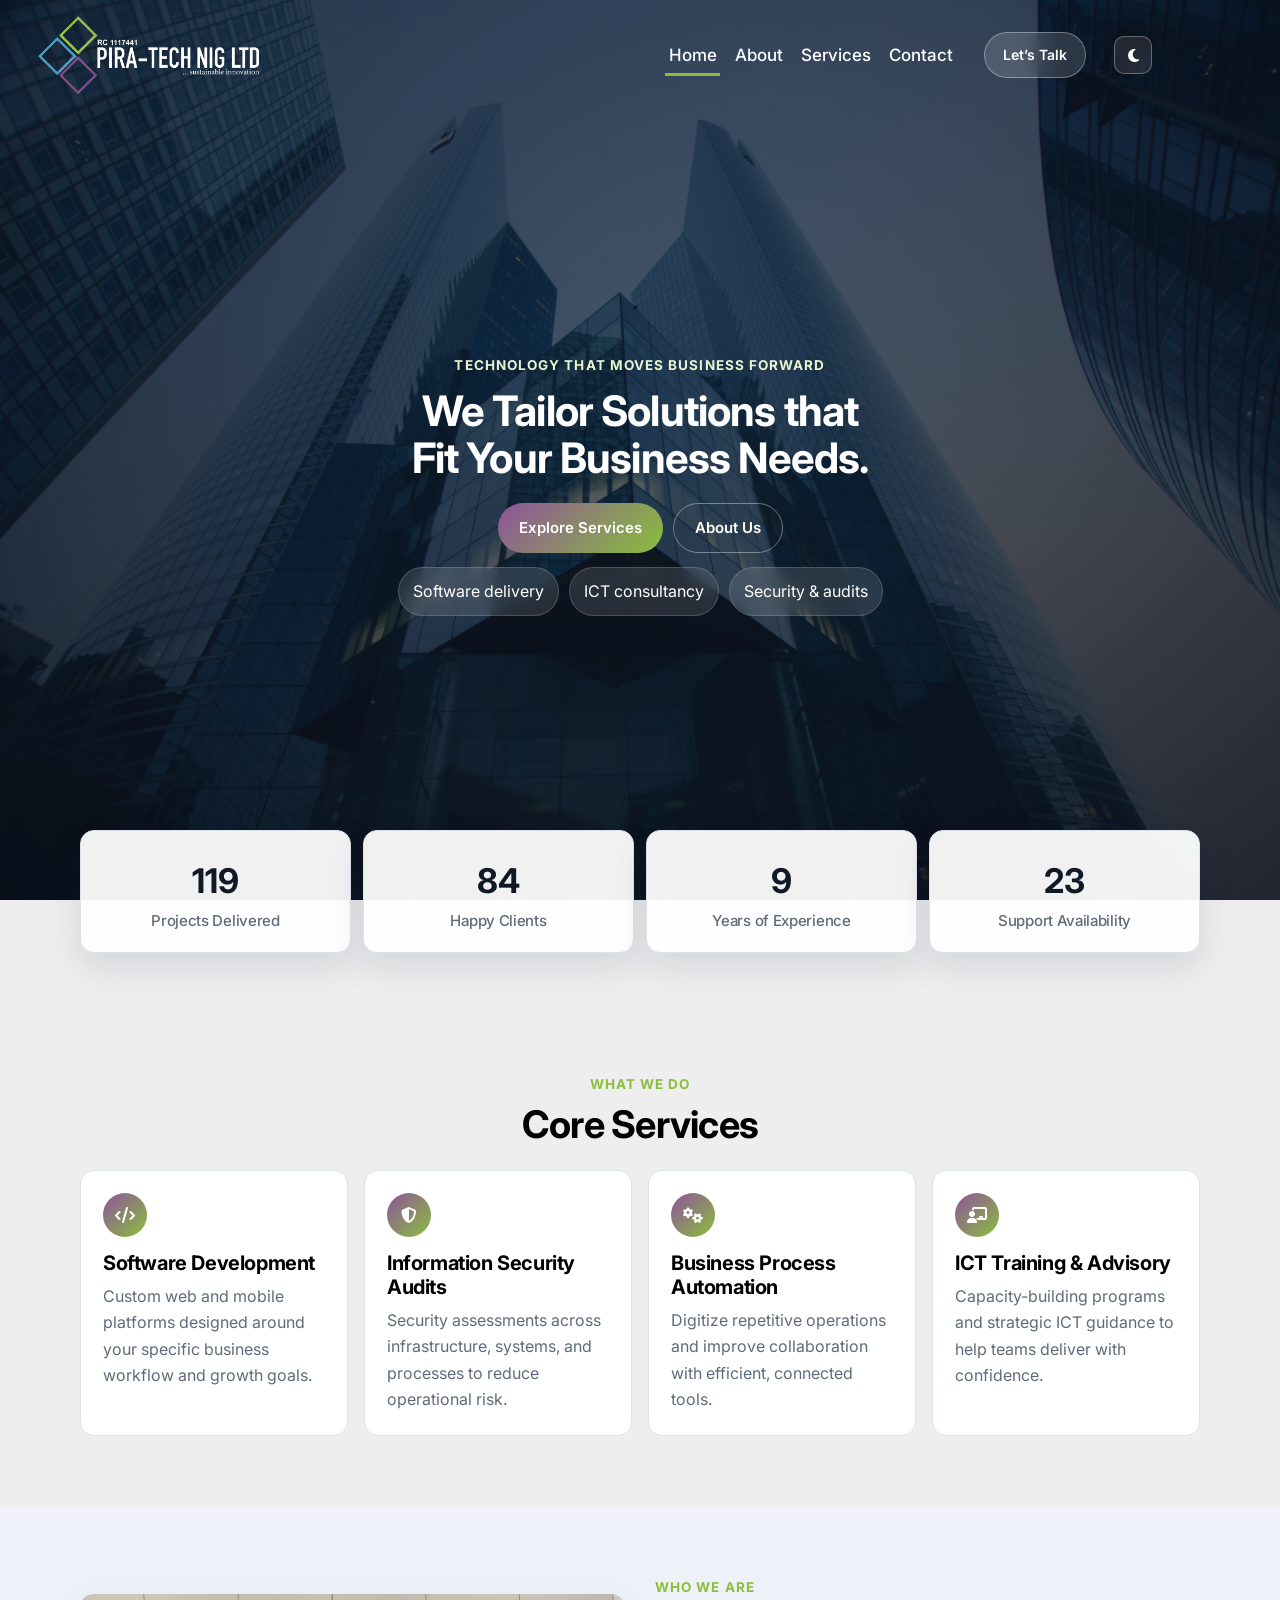
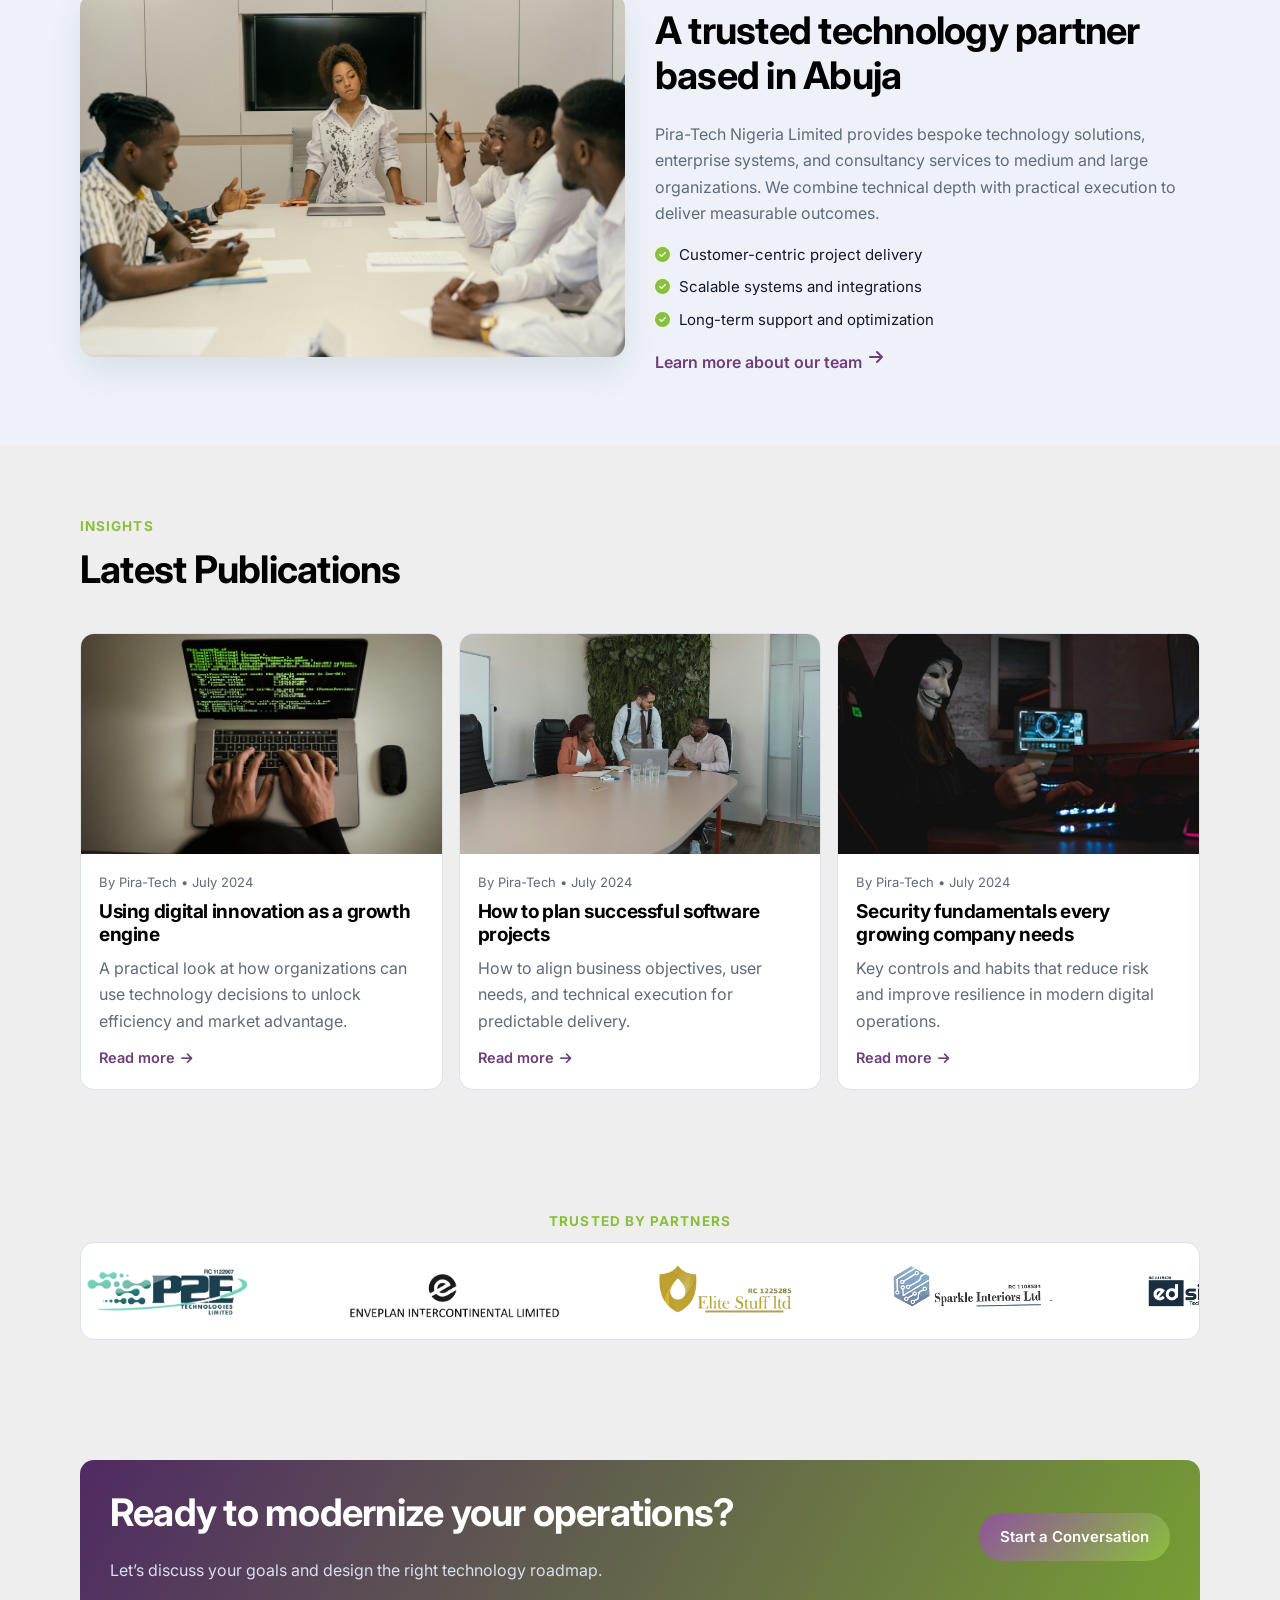
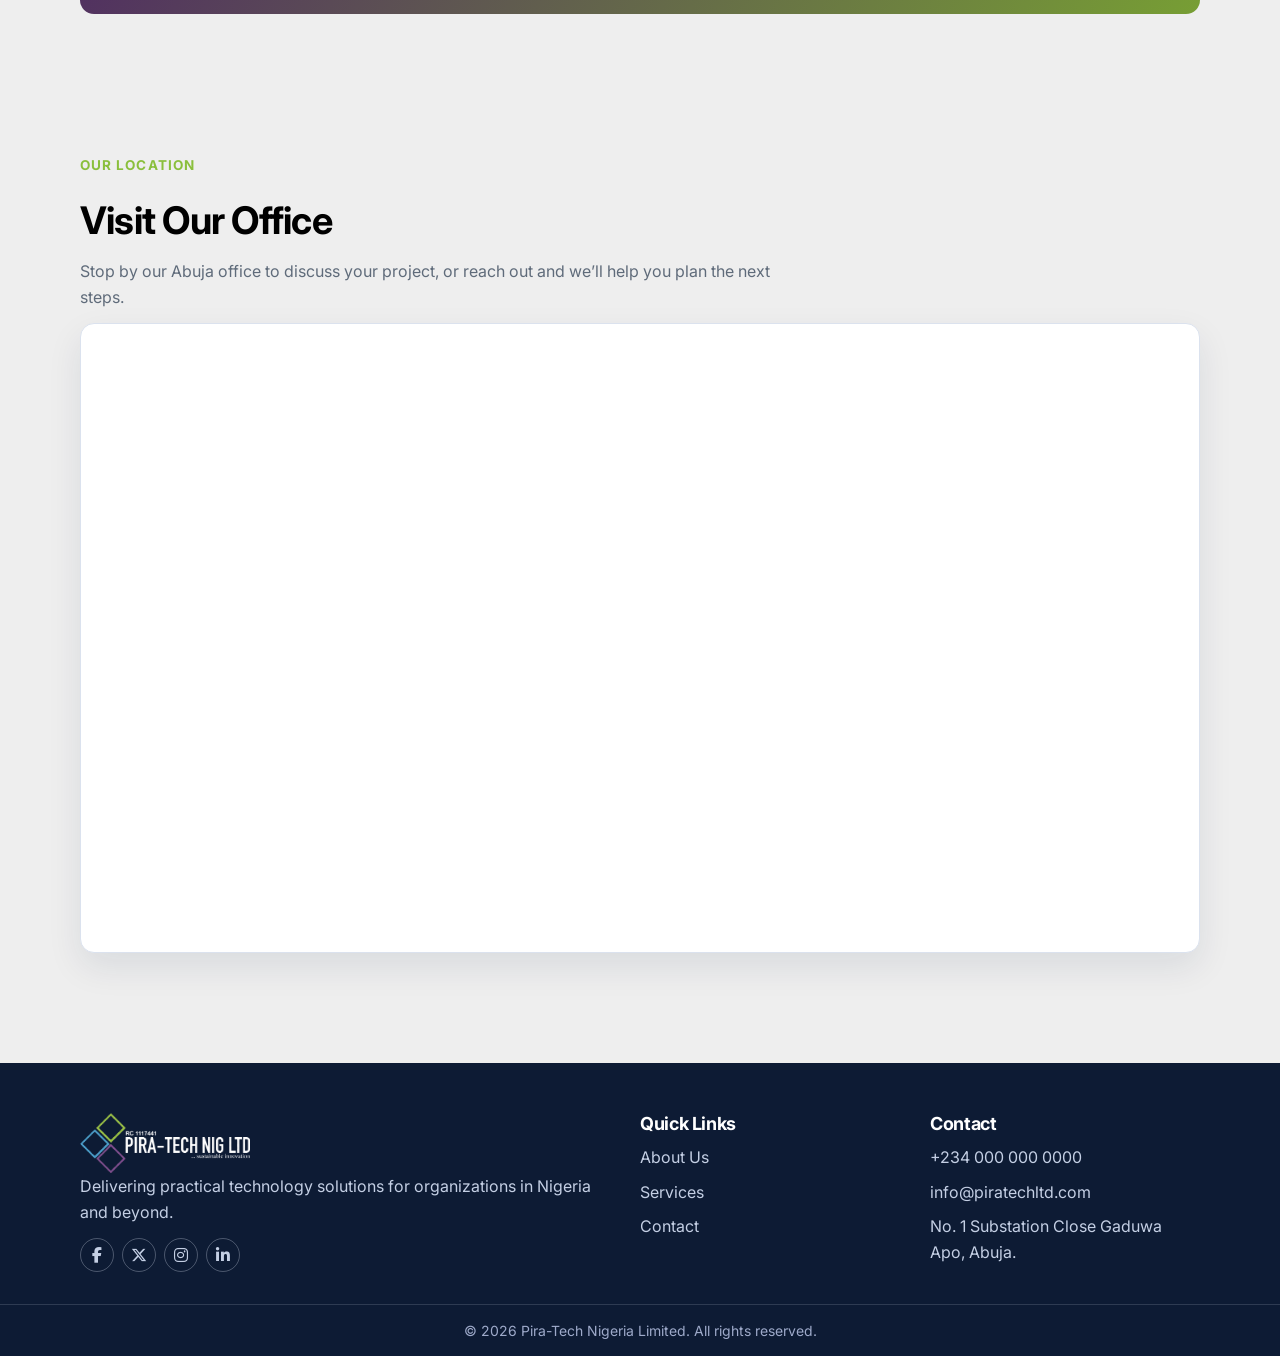
==== commit 0a87a851: "optimised the dark mode theme" ====
--- a/index.html
+++ b/index.html
@@ -193,6 +193,25 @@
                 <a href="contact.html" class="btn">Start a Conversation</a>
             </div>
         </section>
+
+        <section class="section location-section-wrap" aria-labelledby="home-location-title">
+            <div class="container">
+                <div class="location-section">
+                    <p class="eyebrow">Our location</p>
+                    <h2 id="home-location-title">Visit Our Office</h2>
+                    <p>Stop by our Abuja office to discuss your project, or reach out and we’ll help you plan the next steps.</p>
+                    <div class="map-embed" role="region" aria-label="Map showing Pira-Tech office location">
+                        <iframe
+                            src="https://www.google.com/maps?q=No.+1+Substation+Close+Gaduwa+Apo,+Abuja,+Nigeria&output=embed"
+                            title="Pira-Tech office location map"
+                            loading="lazy"
+                            referrerpolicy="no-referrer-when-downgrade"
+                            allowfullscreen>
+                        </iframe>
+                    </div>
+                </div>
+            </div>
+        </section>
     </main>
 
     <footer class="site-footer">
--- a/assets/css/styles.css
+++ b/assets/css/styles.css
@@ -372,6 +372,11 @@
 
 /* Marquee / partners */
 [data-theme="dark"] .marquee {
+    background: #ffffff;
+    border-color: var(--line);
+}
+
+[data-theme="dark"] .partners {
     background: var(--surface);
     border-color: var(--line);
 }
@@ -4083,3 +4088,74 @@
         }
     }
 
+    /* =====================================
+       Location map section
+       ===================================== */
+
+    .location-section {
+        display: grid;
+        gap: 1.2rem;
+    }
+
+    .location-section h2 {
+        margin-bottom: 0.2rem;
+    }
+
+    .location-section p {
+        max-width: 72ch;
+    }
+
+    .map-embed {
+        width: 100%;
+        aspect-ratio: 16 / 9;
+        min-height: 28rem;
+        border-radius: var(--radius);
+        box-shadow: var(--shadow);
+        overflow: hidden;
+        border: 1px solid var(--line);
+        background: var(--surface);
+    }
+
+    .map-embed iframe {
+        width: 100%;
+        height: 100%;
+        border: 0;
+        display: block;
+    }
+
+    @media (max-width: 768px) {
+        .map-embed {
+            min-height: 24rem;
+        }
+    }
+
+    /* =====================================
+       Contact form validation + states
+       ===================================== */
+
+    .form-group.is-invalid input,
+    .form-group.is-invalid textarea,
+    .form-group.is-invalid select {
+        border-color: #c2394b;
+    }
+
+    .field-error {
+        min-height: 1.8rem;
+        font-size: 1.3rem;
+        color: #c2394b;
+    }
+
+    .form-note {
+        min-height: 2rem;
+        font-size: 1.3rem;
+    }
+
+    .contact-form .btn[disabled] {
+        opacity: 0.75;
+        cursor: not-allowed;
+    }
+
+    .contact-form .btn.is-loading {
+        position: relative;
+    }
+
